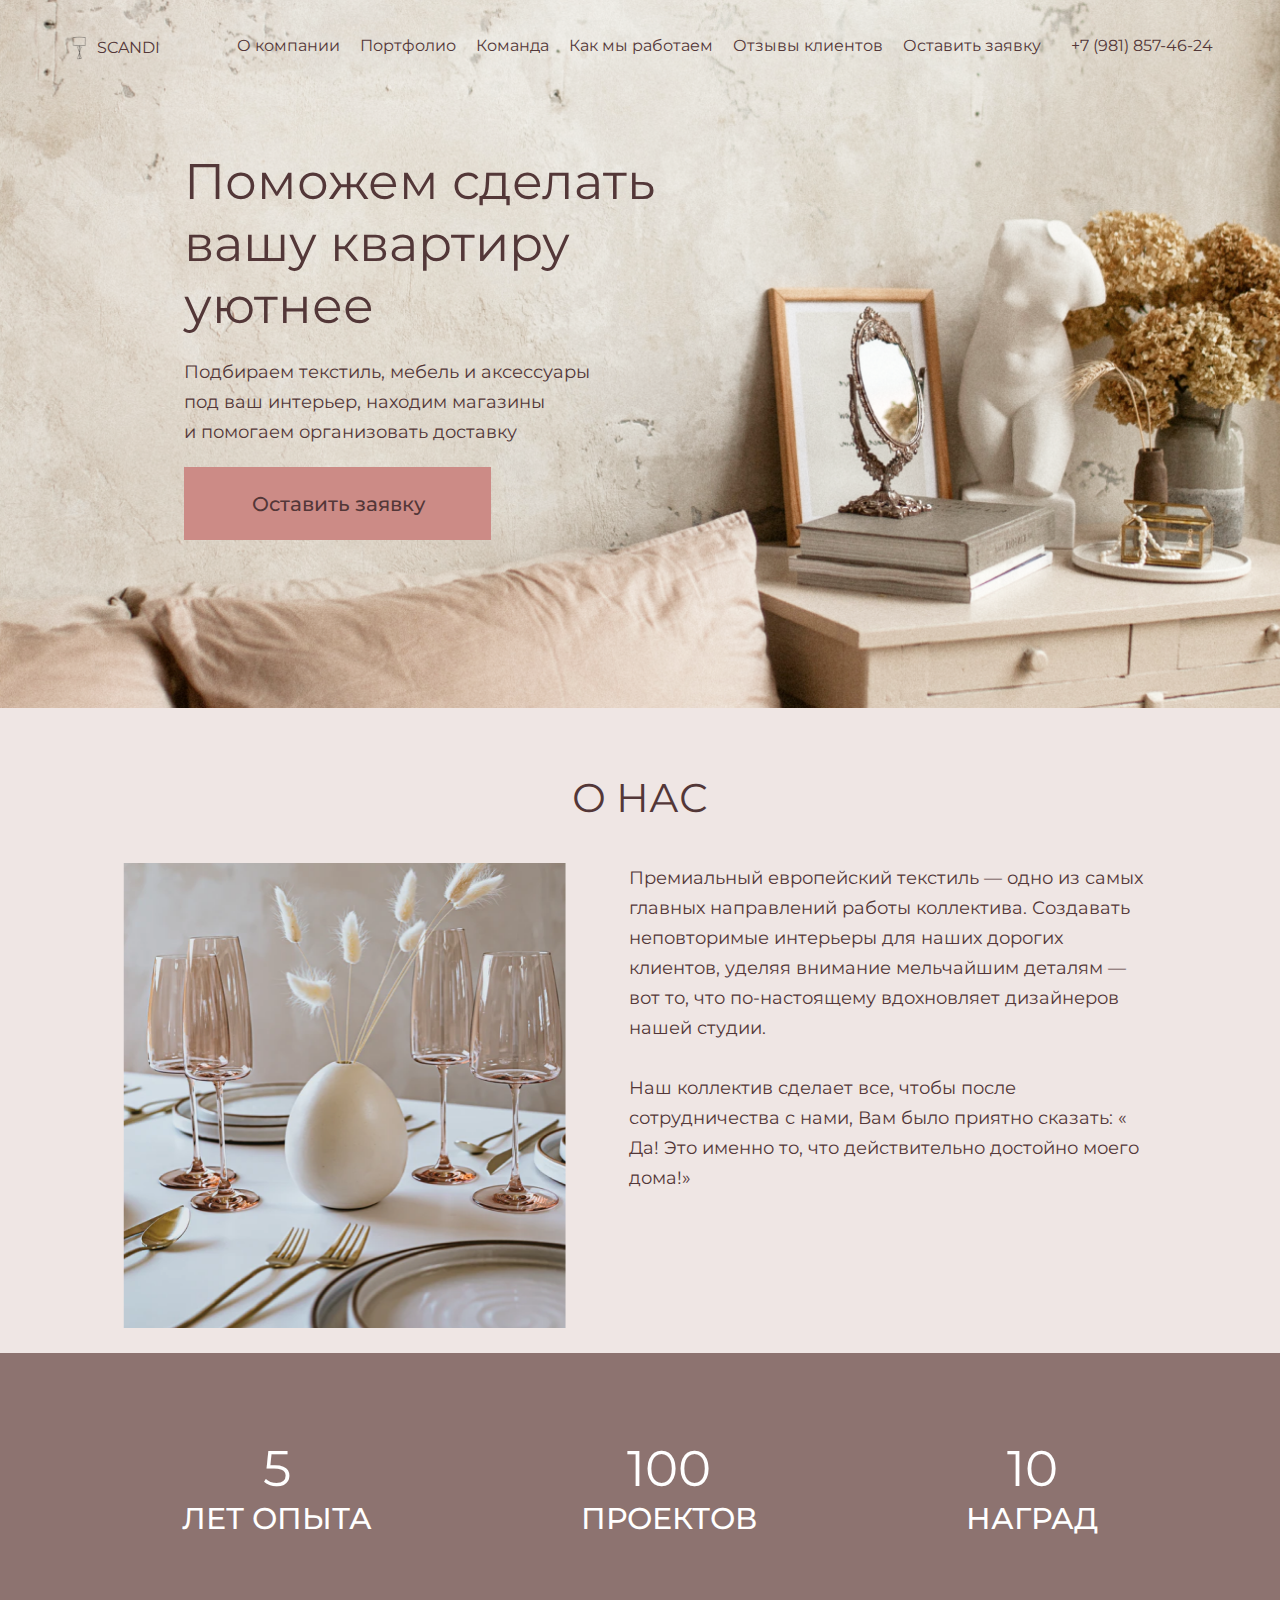
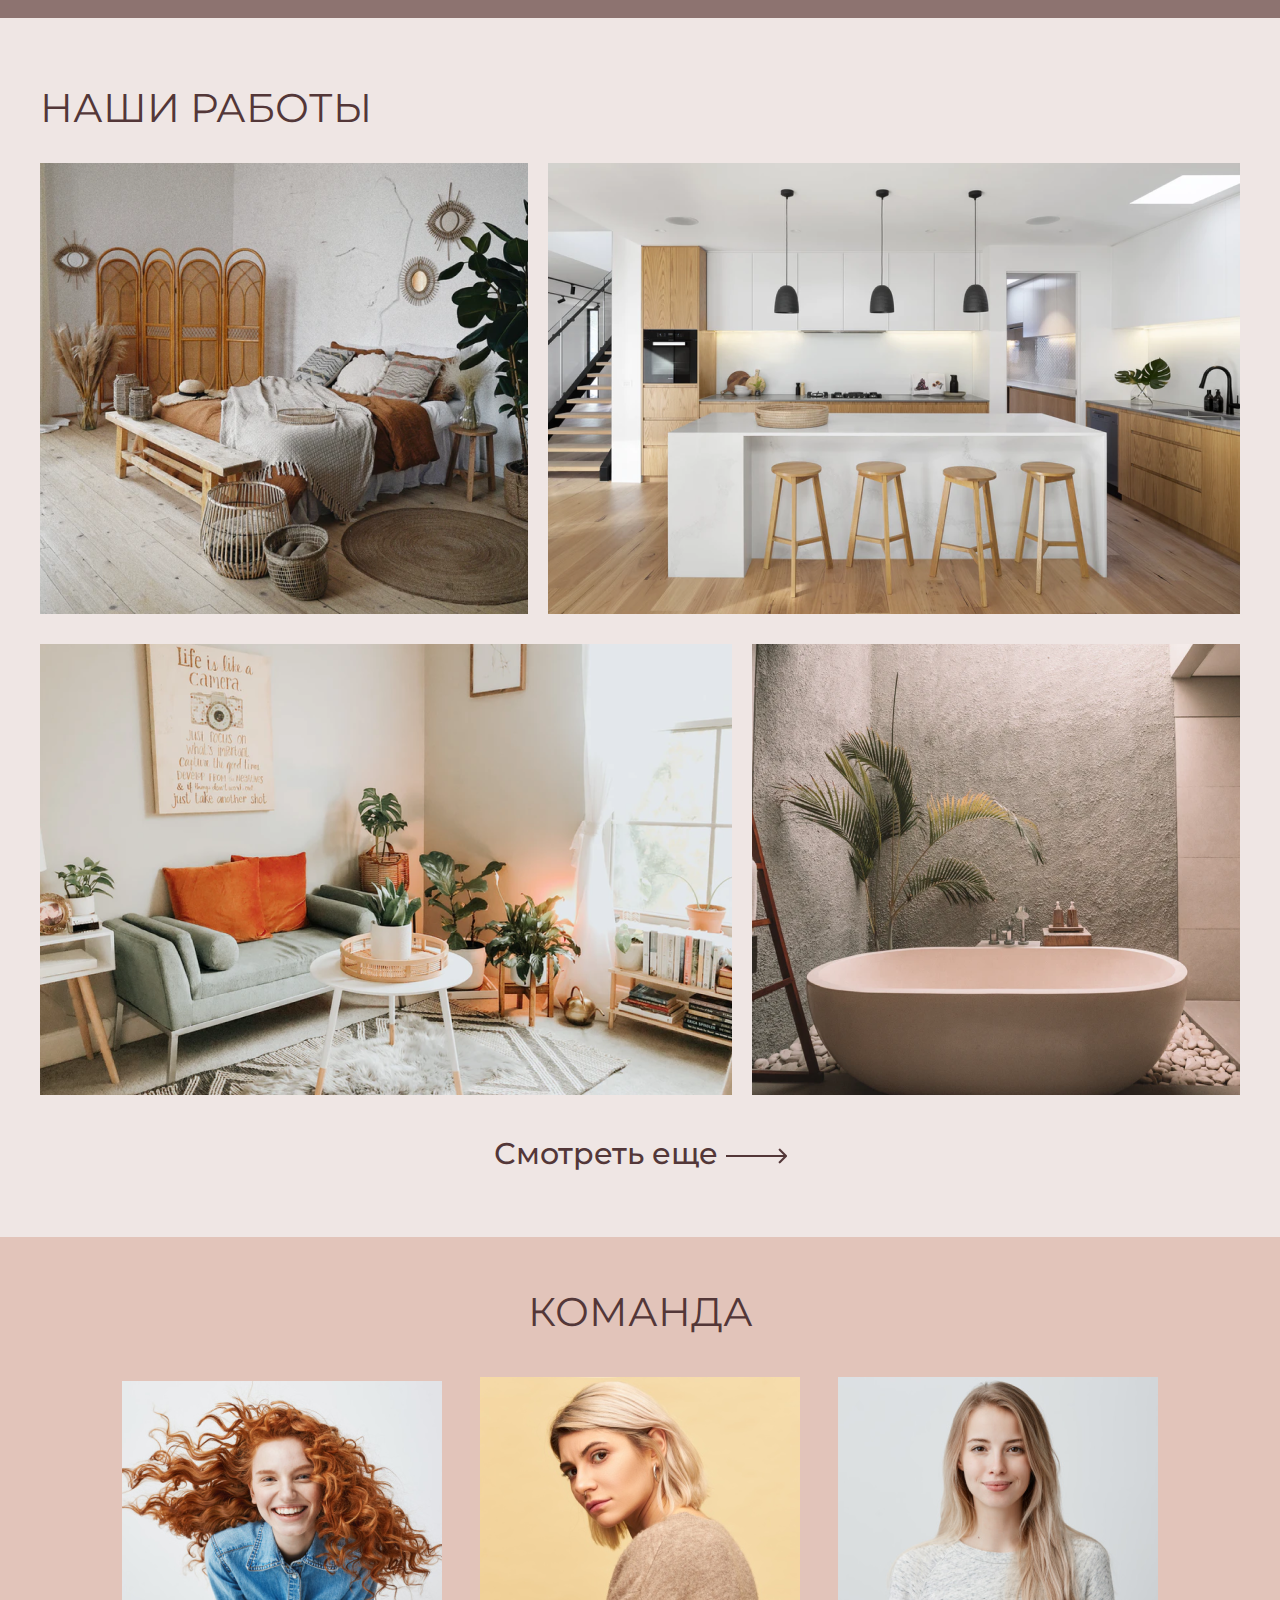
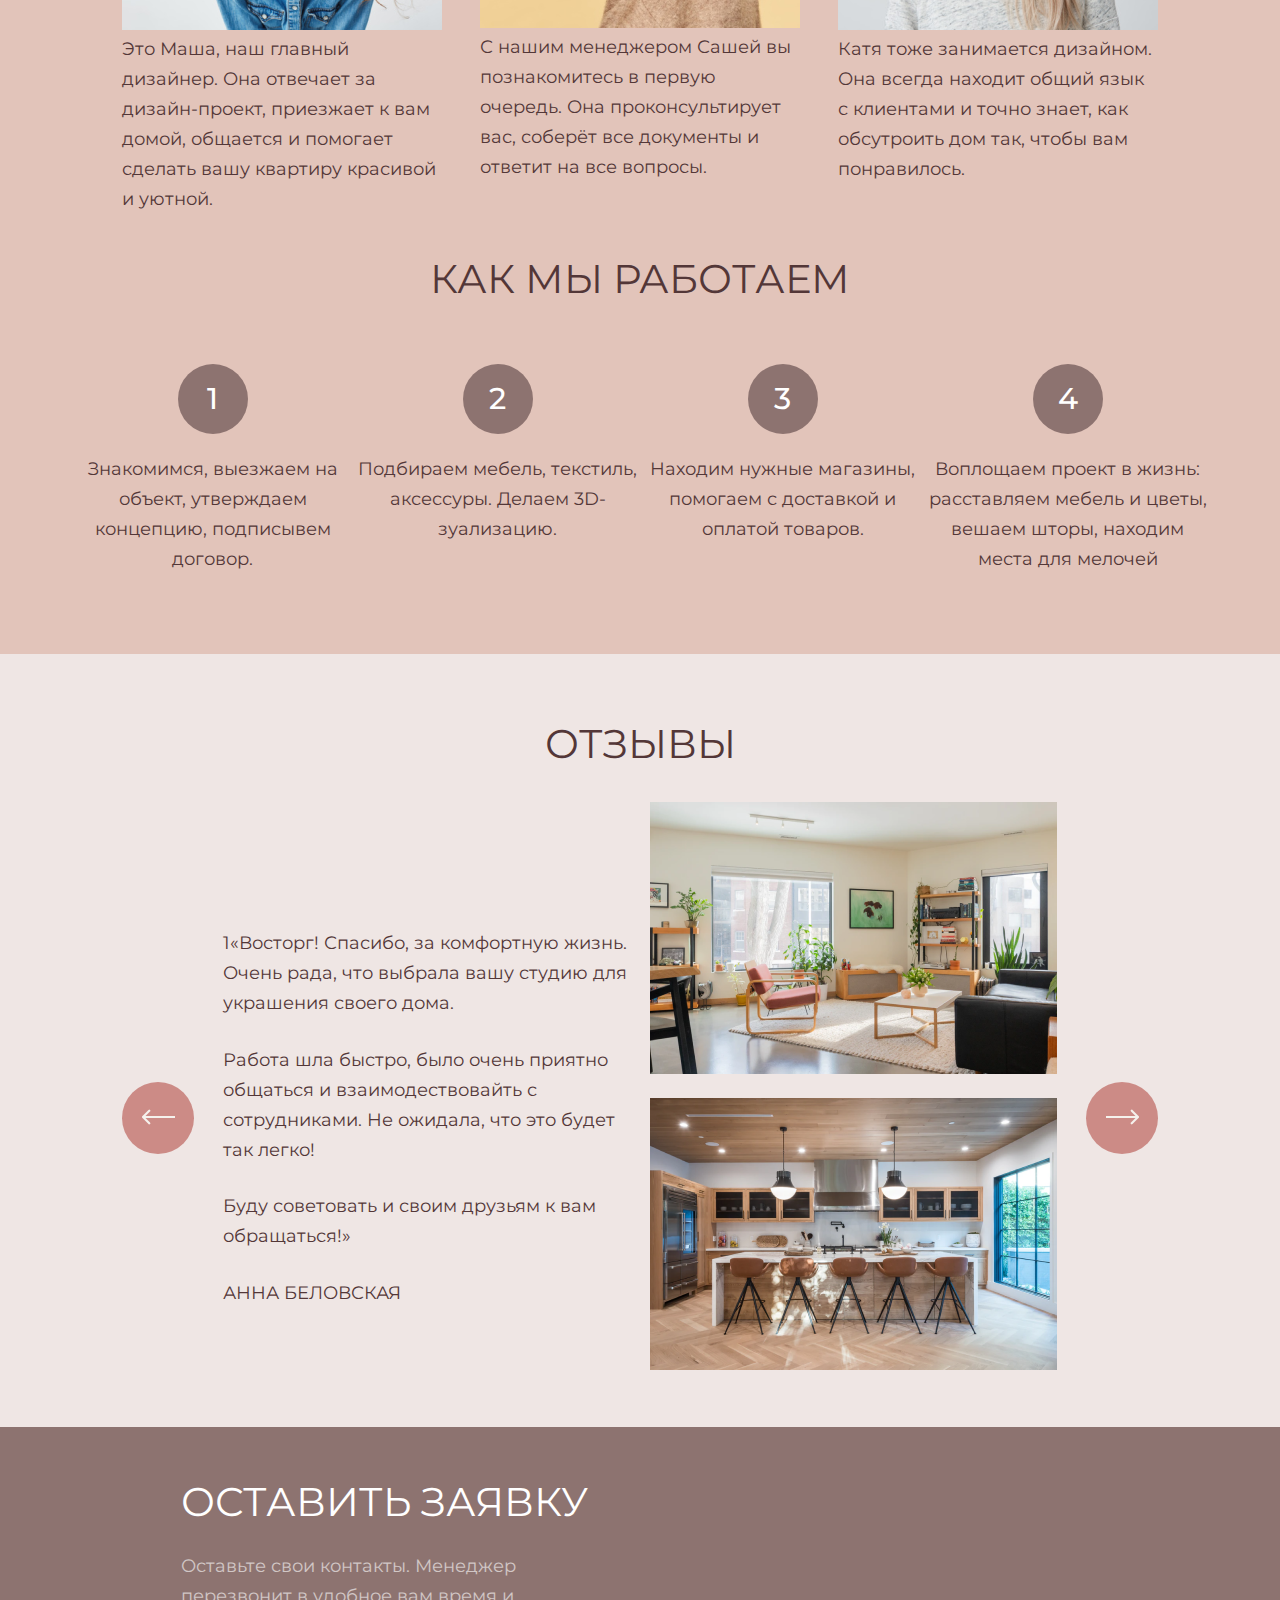
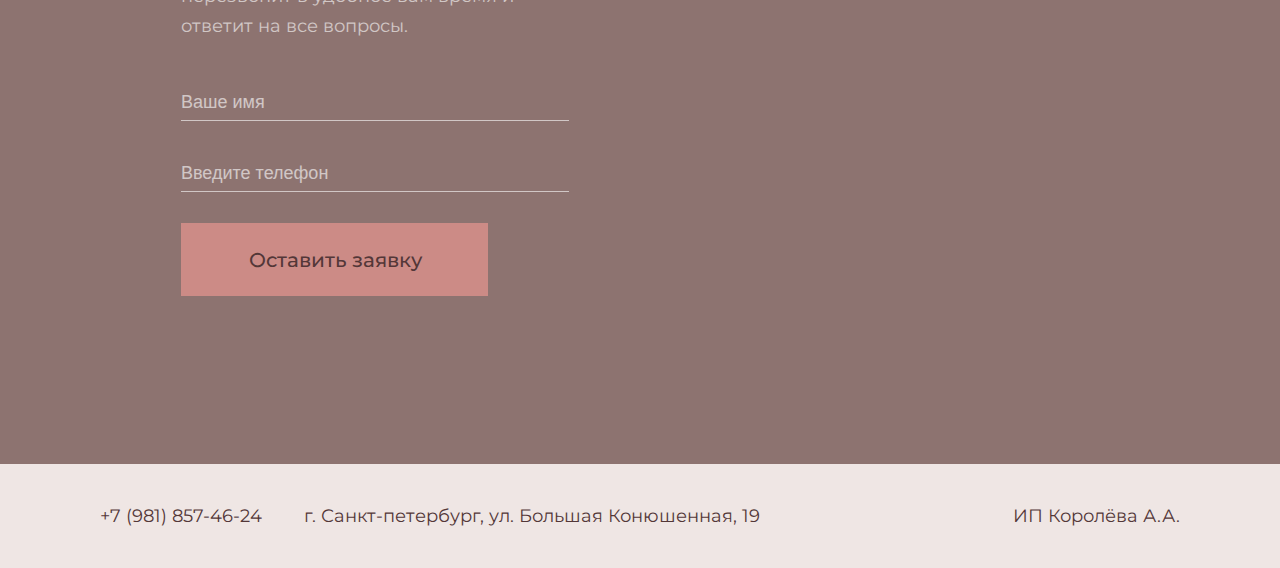
==== index.html @ ee5fecf8 "First commit" ====
<!DOCTYPE html>
<html lang="ru">

<head>
	<meta charset="UTF-8">
	<meta http-equiv="X-UA-Compatible" content="IE=edge">
	<meta name="viewport" content="width=device-width, initial-scale=1.0">
	<link rel="stylesheet" href="css/style.css">
	<link rel="stylesheet"
		href="https://fonts.googleapis.com/css?family=Montserrat:400,500,700Old+Standard+TT&display=swap&subset=cyrillic">
	<title>SCANDI-дизайн интерьера</title>
</head>

<body>

	<header>
		<div class="page-header">
			<div class="link-logo">
				<div class="logo">
					<img src="img/logo.svg" alt="Логотип">
				</div>
				<p><span>scandi</span></p>
			</div>
			<nav class="header-nav">
				<ul>
					<li><a href="#about-us">О компании</a></li>
					<li><a href="#our-work">Портфолио</a></li>
					<li><a href="#comand">Команда</a></li>
					<li><a href="#how-work">Как мы работаем</a></li>
					<li><a href="#reviews">Отзывы клиентов</a></li>
					<li><a href="#data-request">Оставить заявку</a></li>
				</ul>
			</nav>
			<a class="phone" href="tel:+79818574624">+7 (981) 857-46-24</a>
		</div>
		<div class="comfort">
			<h1>Поможем сделать вашу квартиру уютнее</h1>
			<p>Подбираем текстиль, мебель и аксессуары<br>
				под ваш интерьер, находим магазины<br>
				и помогаем организовать доставку </p>
			<a href="#data-request" class="submit"><span>Оставить заявку</span></a>
		</div>
	</header>

	<main>
		<section class="about-us" id="about-us">
			<h2>о нас</h2>
			<div class="about-us-box">
				<div class="about-us-img">
					<img src="img/about-us1.png" alt="О нас" width="444" height="465">
				</div>
				<div class="about-us-text">
					<p>Премиальный европейский текстиль — одно из самых главных направлений работы коллектива. Создавать
						неповторимые интерьеры для наших дорогих клиентов, уделяя внимание мельчайшим деталям — вот то, что
						по-настоящему вдохновляет дизайнеров нашей студии.
					</p>
					<p>
						Наш коллектив сделает все, чтобы после сотрудничества с нами, Вам было приятно сказать:
						« Да! Это именно то, что действительно достойно моего дома!»
					</p>
				</div>
			</div>
			<div class="footer-about-us">
				<ul>
					<li>
						<h1>5</h1><span>лет опыта</span>
					</li>
					<li>
						<h1>100</h1><span>проектов</span>
					</li>
					<li>
						<h1>10</h1><span>наград</span>
					</li>
				</ul>

			</div>
		</section>

		<section class="our-work" id="our-work">

			<div class="work-photo">
				<h2>наши работы</h2>
				<div class="photo1 photo">
					<div>
						<p>Квартира-студия
							30 кв.м.</p>
						<p>В квартире были светлые стены и тёплые цвета. Мы сконцентрировались
							на отсылках к природе и сделали ребятам уютный интерьер, отсылающий к виллам островов Бали.</p>
					</div>
				</div>
				<div class="photo2 photo">
					<div>
						<p>Квартира-студия
							30 кв.м.</p>
						<p>В квартире были светлые стены и тёплые цвета. Мы сконцентрировались
							на отсылках к природе и сделали ребятам уютный интерьер, отсылающий к виллам островов Бали.</p>
					</div>
				</div>
				<div class="photo3 photo">
					<div>
						<p>Квартира-студия
							30 кв.м.</p>
						<p>В квартире были светлые стены и тёплые цвета. Мы сконцентрировались
							на отсылках к природе и сделали ребятам уютный интерьер, отсылающий к виллам островов Бали.</p>
					</div>
				</div>
				<div class="photo4 photo">
					<div>
						<p>Квартира-студия
							30 кв.м.</p>
						<p>В квартире были светлые стены и тёплые цвета. Мы сконцентрировались
							на отсылках к природе и сделали ребятам уютный интерьер, отсылающий к виллам островов Бали.</p>
					</div>
				</div>
			</div>
			<p><a href="#">Смотреть еще <img src="img/Arrow3.png" alt="стрелка"></a></p>
		</section>

		<section class="comand" id="comand">
			<h2>Команда</h2>
			<div class="comand-photo">
				<figure>
					<img src="img/Masha2.png" alt="Фото Маши">
					<figcaption>
						Это Маша, наш главный дизайнер. Она отвечает за дизайн-проект, приезжает к вам домой, общается
						и помогает сделать вашу квартиру красивой и уютной.
					</figcaption>
				</figure>
				<figure>
					<img src="img/Sasha.png" alt="Фото Саши">
					<figcaption>С нашим менеджером Сашей вы познакомитесь в первую очередь. Она проконсультирует вас, соберёт
						все документы
						и ответит на все вопросы.
					</figcaption>
				</figure>
				<figure>
					<img src="img/Kate.png" alt="Фото кати">
					<figcaption>
						Катя тоже занимается дизайном.
						Она всегда находит общий язык
						с клиентами и точно знает,
						как обсутроить дом так, чтобы вам понравилось.
					</figcaption>
				</figure>
			</div>
		</section>

		<section class="how-work" id="how-work">
			<h2>как мы работаем</h2>
			<ul>
				<li><span>1</span>
					<p>Знакомимся, выезжаем
						на объект, утверждаем концепцию, подписывем договор.</p>
				</li>
				<li><span>2</span>
					<p>Подбираем мебель, текстиль, аксессуры. Делаем 3D-
						зуализацию.</p>
				</li>
				<li><span>3</span>
					<p>Находим нужные магазины, помогаем с доставкой
						и оплатой товаров.</p>
				</li>
				<li><span>4</span>
					<p>Воплощаем проект в жизнь:
						расставляем мебель и цветы, вешаем шторы, находим места для мелочей</p>
				</li>
			</ul>
		</section>

		<section class="reviews" id="reviews">
			<h2>отзывы</h2>
			<div class="carousel-wrapper">
				<span id="item-1"></span>
				<span id="item-2"></span>
				<span id="item-3"></span>
				<div class="reviews-content carousel-item item-1">
					<a class="arrow arrow-prev" href="#item-3"><img src="img/Arrow_left.png" alt="Стрелка влево"></a>
					<div class="text">
						<p>
							1«Восторг! Спасибо, за комфортную жизнь. Очень рада, что выбрала вашу студию для украшения своего
							дома.
						</p>
						<p>
							Работа шла быстро, было очень приятно общаться и взаимодествовайть
							с сотрудниками. Не ожидала, что это будет так легко!
						</p>
						<p>
							Буду советовать и своим друзьям к вам обращаться!»
						</p>
						<p><span>АННА БЕЛОВСКАЯ</span></p>
					</div>
					<div class="reviews-photo">
						<img src="img/reviews1.png" alt="Фото отзыва">
						<img src="img/reviews2.png" alt="Фото отзыва">
					</div>

					<a class="arrow arrow-next" href="#item-2"><img src="img/Arrow_right.png" alt="Стрелка вправо"></a>

				</div>
				<div class="reviews-content carousel-item item-2">

					<a class="arrow arrow-prev" href="#item-1"><img src="img/Arrow_left.png" alt="Стрелка влево"></a>

					<div class="text">
						<p>
							2«Восторг! Спасибо, за комфортную жизнь. Очень рада, что выбрала вашу студию для украшения своего
							дома.
						</p>
						<p>
							Работа шла быстро, было очень приятно общаться и взаимодествовайть
							с сотрудниками. Не ожидала, что это будет так легко!
						</p>
						<p>
							Буду советовать и своим друзьям к вам обращаться!»
						</p>
						<p><span>АННА БЕЛОВСКАЯ</span></p>
					</div>
					<div class="reviews-photo">
						<img src="img/reviews1.png" alt="Фото отзыва">
						<img src="img/reviews2.png" alt="Фото отзыва">
					</div>

					<a class="arrow arrow-next" href="#item-3"><img src="img/Arrow_right.png" alt="Стрелка вправо"></a>

				</div>
				<div class="reviews-content carousel-item item-3">

					<a class="arrow arrow-prev" href="#item-2"><img src="img/Arrow_left.png" alt="Стрелка влево"></a>

					<div class="text">
						<p>
							3«Восторг! Спасибо, за комфортную жизнь. Очень рада, что выбрала вашу студию для украшения своего
							дома.
						</p>
						<p>
							Работа шла быстро, было очень приятно общаться и взаимодествовайть
							с сотрудниками. Не ожидала, что это будет так легко!
						</p>
						<p>
							Буду советовать и своим друзьям к вам обращаться!»
						</p>
						<p><span>АННА БЕЛОВСКАЯ</span></p>
					</div>
					<div class="reviews-photo">
						<img src="img/reviews1.png" alt="Фото отзыва">
						<img src="img/reviews2.png" alt="Фото отзыва">
					</div>

					<a class="arrow arrow-next" href="#item-1"><img src="img/Arrow_right.png" alt="Стрелка вправо"></a>

				</div>
			</div>
		</section>

		<section class="request">
			<form id="data-request">
				<h2>Оставить заявку</h2>
				<p>Оставьте свои контакты. Менеджер перезвонит
					в удобное вам время и ответит на все вопросы.
				</p>
				<p><input type="text" name="mame" placeholder="Ваше имя" required></p>
				<p><input type="tel" name="tel" placeholder="Введите телефон" required></p>
				<button type="submit" class="submit"><span>Оставить заявку</span></button>
			</form>
			<div class="map">
				<iframe
					src="https://www.google.com/maps/embed?pb=!1m18!1m12!1m3!1d1998.6194872569674!2d30.32110961594449!3d59.93845598187608!2m3!1f0!2f0!3f0!3m2!1i1024!2i768!4f13.1!3m3!1m2!1s0x4696310fb661d55f%3A0xd0cc7f055debe430!2z0JHQvtC70YzRiNCw0Y8g0JrQvtC90Y7RiNC10L3QvdCw0Y8g0YPQuy4sINCh0LDQvdC60YIt0J_QtdGC0LXRgNCx0YPRgNCzLCDQoNC-0YHRgdC40Y8sIDE5MTE4Ng!5e0!3m2!1sru!2sby!4v1615999029846!5m2!1sru!2sby"
					style="border:0;" allowfullscreen="" loading="lazy"></iframe>
			</div>
		</section>
	</main>

	<footer>
		<a href="tel:+79818574624">+7 (981) 857-46-24</a>
		<p>г. Санкт-петербург, ул. Большая Конюшенная, 19</p>
		<p>ИП Королёва А.А.</p>
	</footer>
</body>

</html>
---- css/style.css ----
* {
	margin: 0;
	padding: 0;
}
body {
	font-family: "Montserrat", sans-serif;
	display: -webkit-box;
	display: -ms-flexbox;
	display: flex;
	-webkit-box-orient: vertical;
	-webkit-box-direction: normal;
	-ms-flex-direction: column;
	flex-direction: column;
	margin: 0;
	color: #533738;
}
header {
	margin: 0;
	background: url("../img/background1.png") no-repeat;
	background-size: cover;
}
a {
	text-decoration: none;
	color: #533738;
}
.page-header {
	display: -webkit-box;
	display: -ms-flexbox;
	display: flex;
	-ms-flex-pack: distribute;
	justify-content: space-around;
	-ms-flex-wrap: wrap;
	flex-wrap: wrap;
	margin-top: 36px;
}
.page-header span {
	text-transform: uppercase;
}
.link-logo {
	margin-right: auto;
	margin-left: auto;
}
.link-logo .logo {
	display: inline-block;
	width: 26px;
	height: 25px;
}
.link-logo p {
	display: inline-block;
}
.link-logo img {
	vertical-align: middle;
	width: 100%;
	height: 100%;
}

.header-nav ul {
	list-style: none;
	display: -webkit-box;
	display: -ms-flexbox;
	display: flex;
}
.header-nav ul li {
	margin: 0 10px;
}

.phone {
	margin-right: auto;
	margin-left: 20px;
}
.comfort {
	margin-top: 90px;
	margin-left: 184px;
	width: 534px;
}
.comfort h1 {
	font-weight: 400;
	font-size: 50px;
	line-height: 62px;
}
.comfort p {
	width: 493px;
	margin-top: 20px;
	line-height: 30px;
	font-size: 18px;
}
.submit {
	margin-top: 20px;
	background-color: #cc8b86;
	border: none;
	padding: 25px 65.88px 24px 67.91px;
	margin-bottom: 168px;
	display: inline-block;
}
.submit span {
	font-family: "Montserrat", sans-serif;
	font-style: normal;
	font-weight: 500;
	color: #533738;
	line-height: 24px;
	font-size: 20px;
}
.comfort button:hover {
	cursor: pointer;
}
h2 {
	font-weight: normal;
	font-size: 40px;
	line-height: 50px;
	text-transform: uppercase;
	color: #533738;
}
main {
	display: -webkit-box;
	display: -ms-flexbox;
	display: flex;
	-webkit-box-orient: vertical;
	-webkit-box-direction: normal;
	-ms-flex-direction: column;
	flex-direction: column;
}
.about-us {
	background-color: #efe6e4;
	display: -webkit-box;
	display: -ms-flexbox;
	display: flex;
	align-items: center;
	-webkit-box-orient: vertical;
	-webkit-box-direction: normal;
	-ms-flex-direction: column;
	flex-direction: column;
}
.about-us h2 {
	text-align: center;
	margin-top: 65px;
}
.about-us-box {
	display: -webkit-box;
	display: -ms-flexbox;
	display: flex;
	margin-top: 40px;
	margin-bottom: 21px;
	max-width: 1036px;
}

.about-us-text {
	margin-left: 63.46px;
	font-weight: 400;
	font-size: 18px;
	line-height: 30px;
}
.about-us-text p:first-child {
	margin-bottom: 30px;
}
.footer-about-us {
	background-color: #8d7370;
	color: #ffffff;
	align-self: stretch;
}
.footer-about-us h1 {
	font-weight: normal;
	font-size: 50px;
	line-height: 62px;
	font-style: normal;
}
.footer-about-us ul {
	display: -webkit-box;
	display: -ms-flexbox;
	display: flex;
	list-style: none;
	-webkit-box-pack: justify;
	-ms-flex-pack: justify;
	justify-content: space-between;
	margin-left: 182px;
	margin-right: 182px;
}
.footer-about-us span {
	font-weight: 500;
	font-size: 30px;
	line-height: 37px;
	text-transform: uppercase;
}
.footer-about-us ul li {
	text-align: center;
	margin-top: 85px;
	margin-bottom: 81px;
}
.our-work {
	background: #efe6e4;
	display: flex;
	flex-direction: column;
	align-items: center;
}
.our-work h2 {
	margin-top: 65px;
}
.work-photo {
	display: -ms-grid;
	display: grid;
	grid: repeat(3, auto) / repeat(5, auto);
	grid-gap: 30px 20px;
	-webkit-box-pack: start;
	-ms-flex-pack: start;
	justify-content: start;

	text-align: center;
}
.photo {
	background-size: cover;
	color: #ffffff;
}
.photo div {
	margin-top: 0;
	opacity: 0;
	background-color: rgba(100, 72, 69, 0.8);
	height: 100%;
}
.photo div:hover {
	opacity: 1;
}
.photo p:first-child {
	font-weight: 500;
	font-size: 30px;
	line-height: 36.57px;
	margin: 0 109px 0;
	padding-top: 86px;
}
.photo p:last-child {
	line-height: 30px;
	font-size: 18px;
	text-align: left;
	margin-top: 20px;
	margin-left: 35px;
	margin-right: 35px;
}
.work-photo .photo1 {
	-ms-grid-row: 2;
	grid-row: 2;
	-ms-grid-row-span: 1;
	-ms-grid-column: 1;
	grid-column: 1;
	-ms-grid-column-span: 2;
	grid-area: 2 / 1 / span 1 / span 2;
	background-image: url(../img/work1.png);
	max-width: 488px;
	height: 451px;
}
.work-photo .photo2 {
	-ms-grid-row: 2;
	grid-row: 2;
	-ms-grid-row-span: 1;
	-ms-grid-column: 3;
	grid-column: 3;
	-ms-grid-column-span: 3;
	grid-area: 2 / 3 / span 1 / span 3;
	background-image: url(../img/work2.png);
	max-width: 692px;
}
.work-photo .photo3 {
	-ms-grid-row: 3;
	grid-row: 3;
	-ms-grid-row-span: 1;
	-ms-grid-column: 1;
	grid-column: 1;
	-ms-grid-column-span: 3;
	grid-area: 3 / 1 / span 1 / span 3;
	background-image: url(../img/work3.png);
	max-width: 692px;
	height: 451px;
}
.work-photo .photo4 {
	-ms-grid-row: 3;
	grid-row: 3;
	-ms-grid-row-span: 1;
	-ms-grid-column: 4;
	grid-column: 4;
	-ms-grid-column-span: 2;
	grid-area: 3 / 4 / span 1 / span 2;
	background-image: url(../img/work4.png);
	max-width: 488px;
}
.our-work p {
	margin-top: 40px;
	text-align: center;
	font-weight: 500;
	font-size: 30px;
	line-height: 37px;
	margin-bottom: 65px;
}
.comand {
	background-color: #e2c4ba;
}
.comand h2 {
	text-align: center;
	margin-top: 50px;
	margin-bottom: 40px;
}
.comand-photo {
	display: -webkit-box;
	display: -ms-flexbox;
	display: flex;
	-webkit-box-pack: center;
	-ms-flex-pack: center;
	justify-content: center;
}
.comand-photo figure {
	max-width: 320px;
}
.comand-photo figure:nth-child(2) {
	margin-left: 38px;
	margin-right: 38px;
}
.comand-photo figcaption {
	font-size: 18px;
	line-height: 30px;
}
.how-work {
	background-color: #e2c4ba;
}
.how-work h2 {
	margin-top: 40px;
	margin-bottom: 60px;
	text-align: center;
}
.how-work ul {
	display: -webkit-box;
	display: -ms-flexbox;
	display: flex;
	list-style: none;
	text-align: center;
	-webkit-box-pack: center;
	-ms-flex-pack: center;
	justify-content: center;
	margin-bottom: 80px;
}
.how-work ul span {
	display: inline-block;
	color: #ffffff;
	font-weight: 500;
	font-size: 30px;
	line-height: 70px;
	background-color: #8d7370;
	border-radius: 50%;
	width: 70px;
	height: 70px;
	margin-bottom: 20px;
}
.how-work p {
	max-width: 285px;
	font-size: 18px;
	line-height: 30px;
	color: #533738;
}
.reviews {
	background-color: #efe6e4;
}
.reviews h2 {
	text-align: center;
	margin-top: 65px;
}
.reviews-content {
	display: -webkit-box;
	display: -ms-flexbox;
	display: flex;
	margin-top: 40px;
	-webkit-box-pack: center;
	-ms-flex-pack: center;
	justify-content: center;
	-webkit-box-align: center;
	-ms-flex-align: center;
	align-items: center;
}
.reviews-content .text {
	max-width: 407px;
	min-height: 380px;
	display: -webkit-box;
	display: -ms-flexbox;
	display: flex;
	-webkit-box-orient: vertical;
	-webkit-box-direction: normal;
	-ms-flex-direction: column;
	flex-direction: column;
	-webkit-box-pack: justify;
	-ms-flex-pack: justify;
	justify-content: space-between;
	font-size: 18px;
	line-height: 30px;
	margin-right: 20px;
}
.reviews-content .reviews-photo {
	display: -webkit-box;
	display: -ms-flexbox;
	display: flex;
	-webkit-box-orient: vertical;
	-webkit-box-direction: normal;
	-ms-flex-direction: column;
	flex-direction: column;
	margin-bottom: 65px;
}
.reviews-content .reviews-photo img:first-child {
	margin-bottom: 24px;
}
.arrow {
	display: inline-block;
	width: 72px;
	height: 72px;
	background-color: #cc8b86;
	border-radius: 50%;
	text-align: center;
	line-height: 76px;
	margin: 29px;
}
.carousel-wrapper {
	position: relative;
	min-height: 658px;
}
.carousel-item {
	position: absolute;
	top: 0;
	bottom: 0;
	left: 0;
	right: 0;
	opacity: 0;
	-webkit-transition: all 0.5s ease-in-out;
	-o-transition: all 0.5s ease-in-out;
	transition: all 0.5s ease-in-out;
}

[id^="item"] {
	display: none;
}

.item-1 {
	z-index: 2;
	opacity: 1;
}
*:target ~ .item-1 {
	opacity: 0;
}

#item-1:target ~ .item-1 {
	opacity: 1;
}

#item-2:target ~ .item-2,
#item-3:target ~ .item-3 {
	z-index: 3;
	opacity: 1;
}
.request {
	background: #8d7370;
	display: -webkit-box;
	display: -ms-flexbox;
	display: flex;
	padding-left: 181px;
	padding-right: 101px;
}
.request h2 {
	color: #ffffff;
	margin-top: 50px;
	font-style: normal;
	font-weight: normal;
	font-size: 40px;
	line-height: 50px;
	text-transform: uppercase;
}
.request p {
	color: #ffffff;
	font-size: 18px;
	line-height: 30px;
	opacity: 0.6;
	margin-top: 24px;
	margin-right: 20px;
}
.request input {
	display: inline-block;
	height: 35px;
	border: none;
	border-bottom: 1px solid #ffffff;
	width: 100%;
	background: #8d7370;
	color: #ffffff;
	outline: none;
	font-size: 18px;
	line-height: 30px;
}
.request input::-webkit-input-placeholder {
	color: #ffffff;
	font-size: 18px;
}
.request input:-ms-input-placeholder {
	color: #ffffff;
	font-size: 18px;
}
.request input::-ms-input-placeholder {
	color: #ffffff;
	font-size: 18px;
}
.request input::placeholder {
	color: #ffffff;
	font-size: 18px;
}
.request form p:nth-child(3) {
	margin-top: 44px;
	margin-bottom: 35px;
}
.request form button {
	margin-top: 31px;
}
.map iframe {
	width: 590px;
	height: 100%;
}
footer {
	display: -webkit-box;
	display: -ms-flexbox;
	display: flex;
	background-color: #efe6e4;
	padding: 37px 100px;
	font-size: 18px;
	line-height: 30px;
}
footer p:last-child {
	margin-left: auto;
}
footer p:nth-child(2) {
	margin-left: 42px;
}
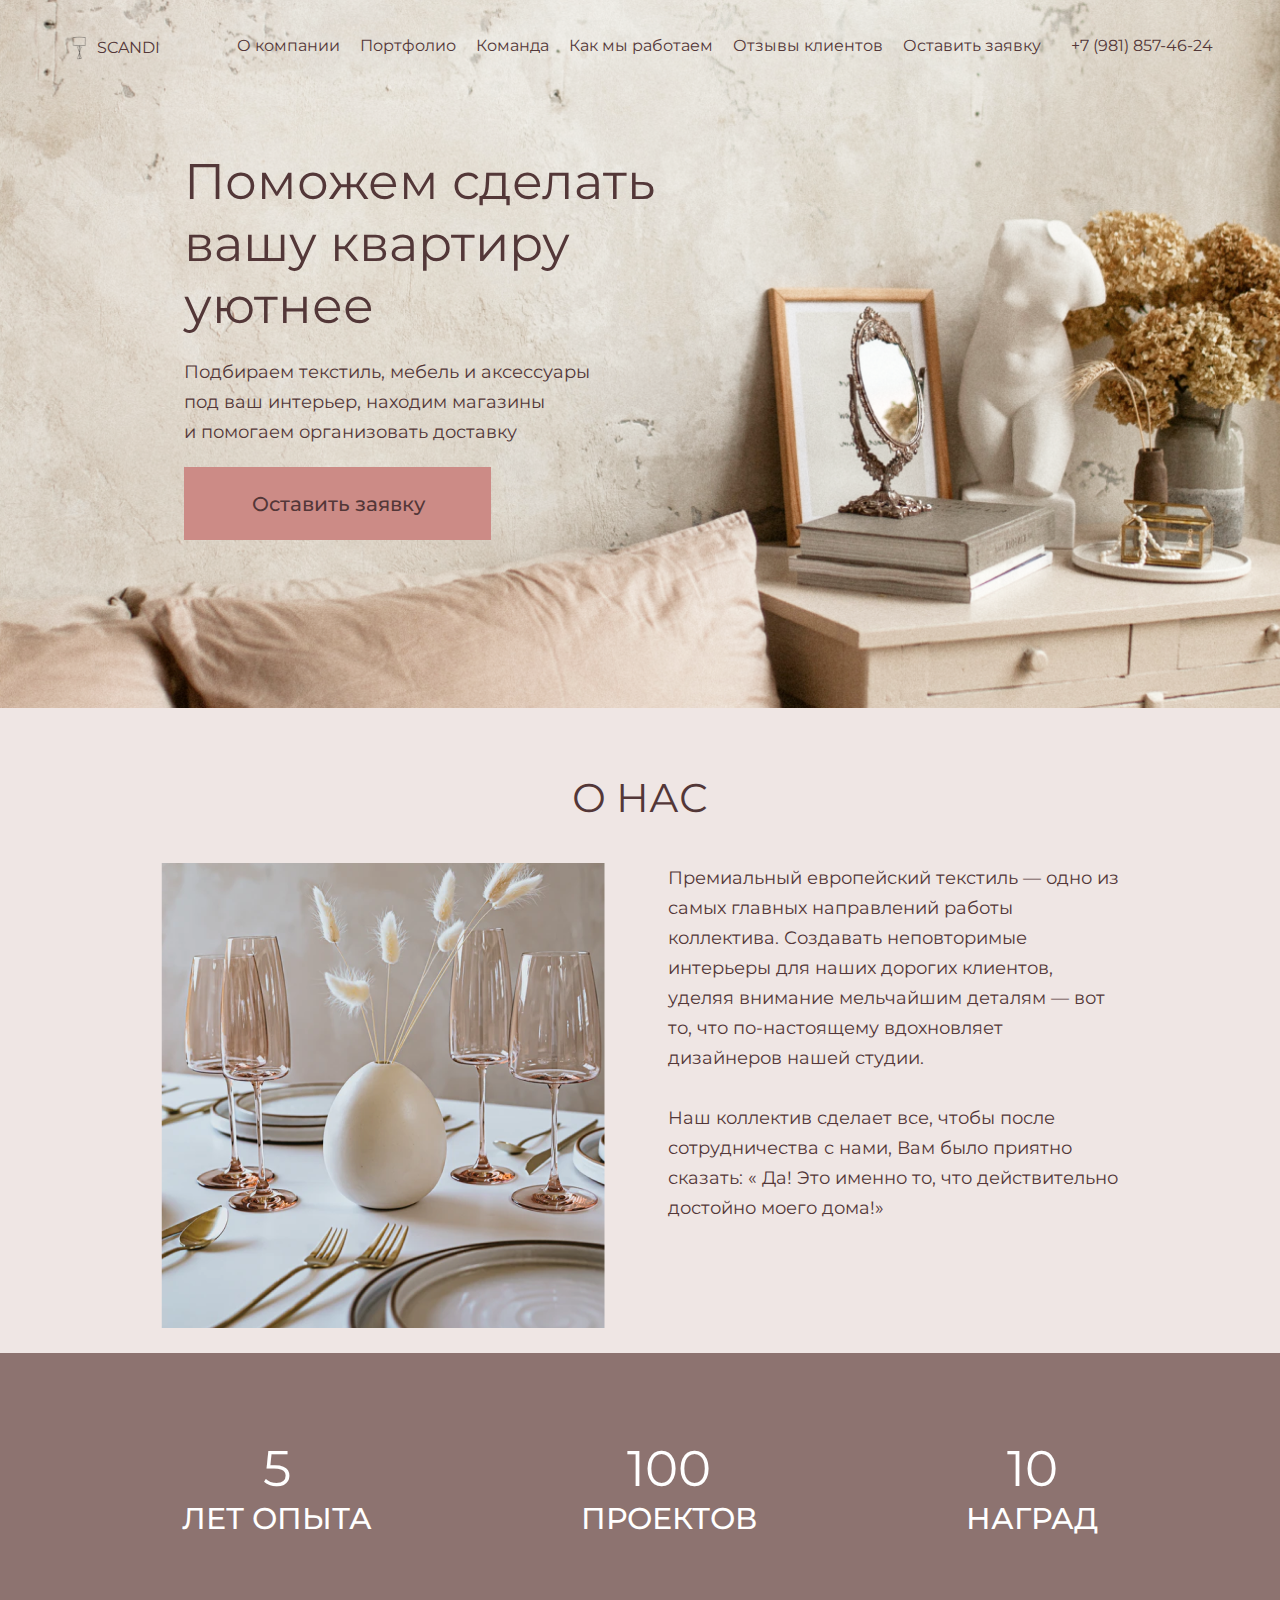
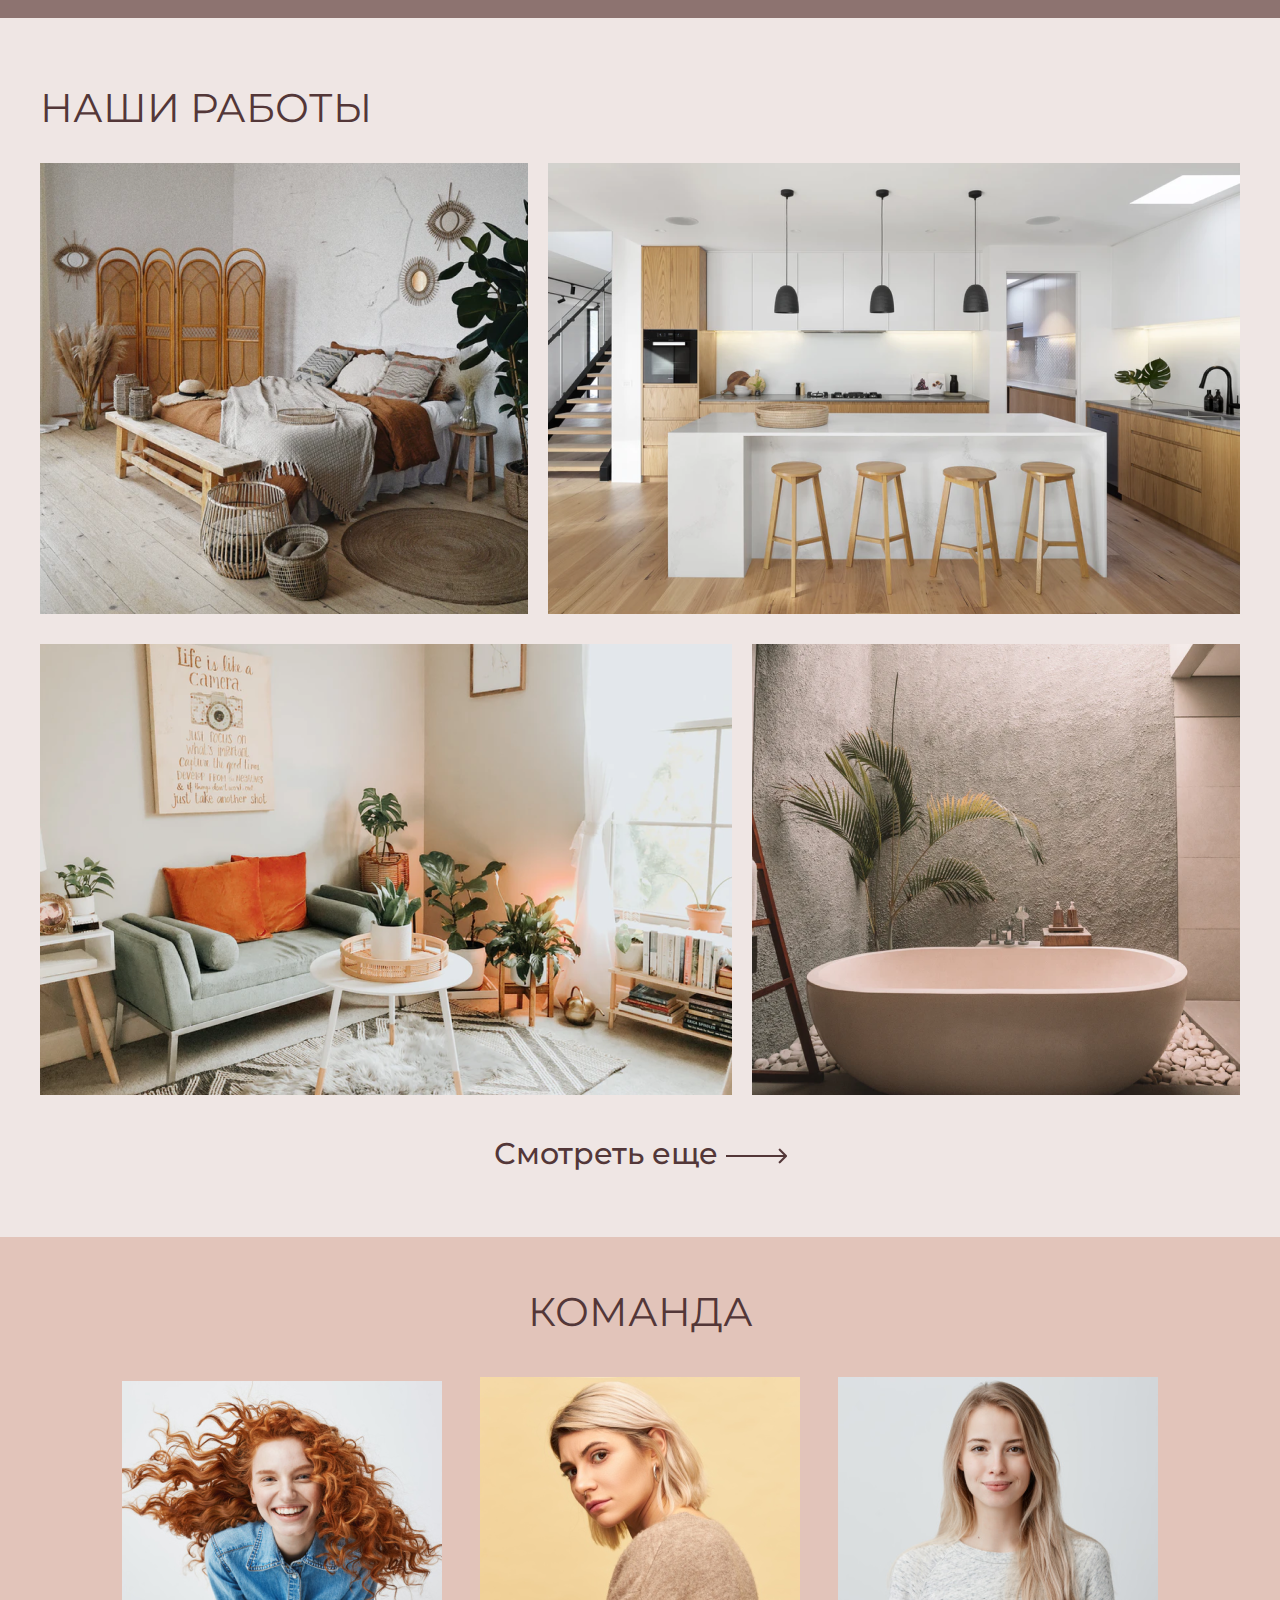
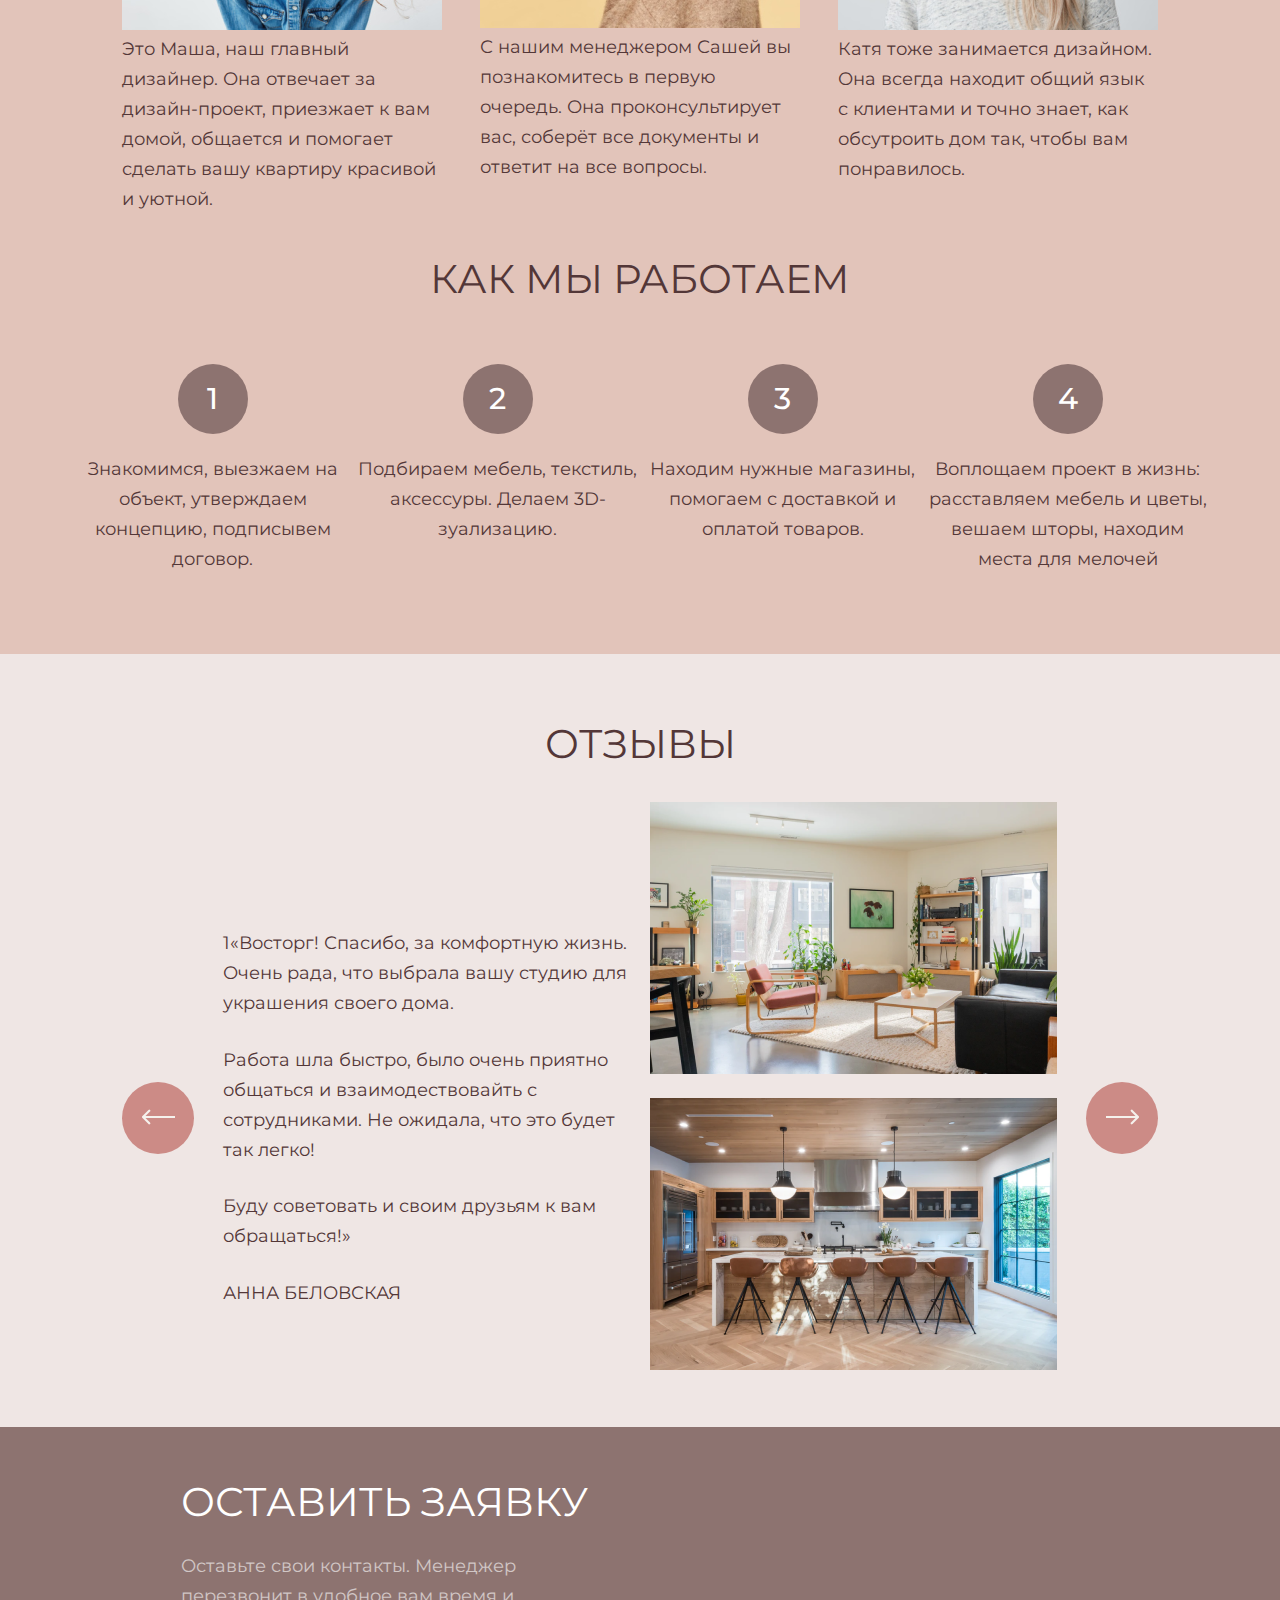
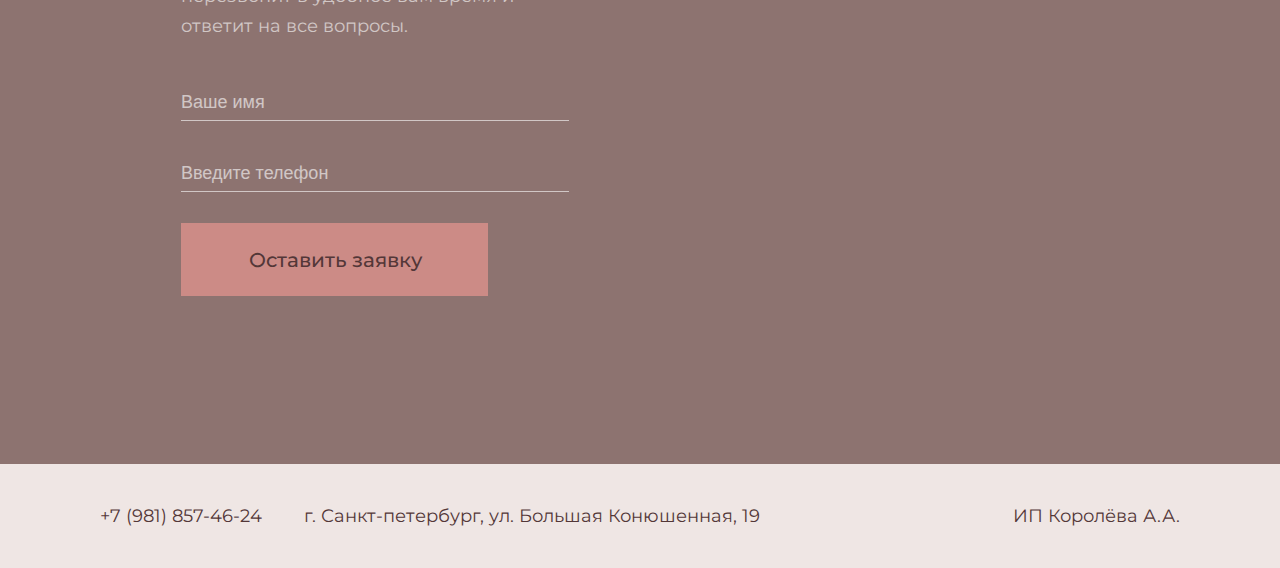
==== commit 11468448: "adaptive change1" ====
--- a/index.html
+++ b/index.html
@@ -47,7 +47,7 @@
 			<h2>о нас</h2>
 			<div class="about-us-box">
 				<div class="about-us-img">
-					<img src="img/about-us1.png" alt="О нас" width="444" height="465">
+					<img src="img/about-us1.png" alt="О нас">
 				</div>
 				<div class="about-us-text">
 					<p>Премиальный европейский текстиль — одно из самых главных направлений работы коллектива. Создавать
--- a/css/style.css
+++ b/css/style.css
@@ -130,6 +130,13 @@
 	-ms-flex-direction: column;
 	flex-direction: column;
 }
+.about-us-img {
+	width: 50%;
+	max-width: 445px;
+}
+.about-us-img img {
+	width: 100%;
+}
 .about-us h2 {
 	text-align: center;
 	margin-top: 65px;
@@ -140,7 +147,7 @@
 	display: flex;
 	margin-top: 40px;
 	margin-bottom: 21px;
-	max-width: 1036px;
+	width: 75%;
 }
 
 .about-us-text {
@@ -148,6 +155,7 @@
 	font-weight: 400;
 	font-size: 18px;
 	line-height: 30px;
+	width: 50%;
 }
 .about-us-text p:first-child {
 	margin-bottom: 30px;
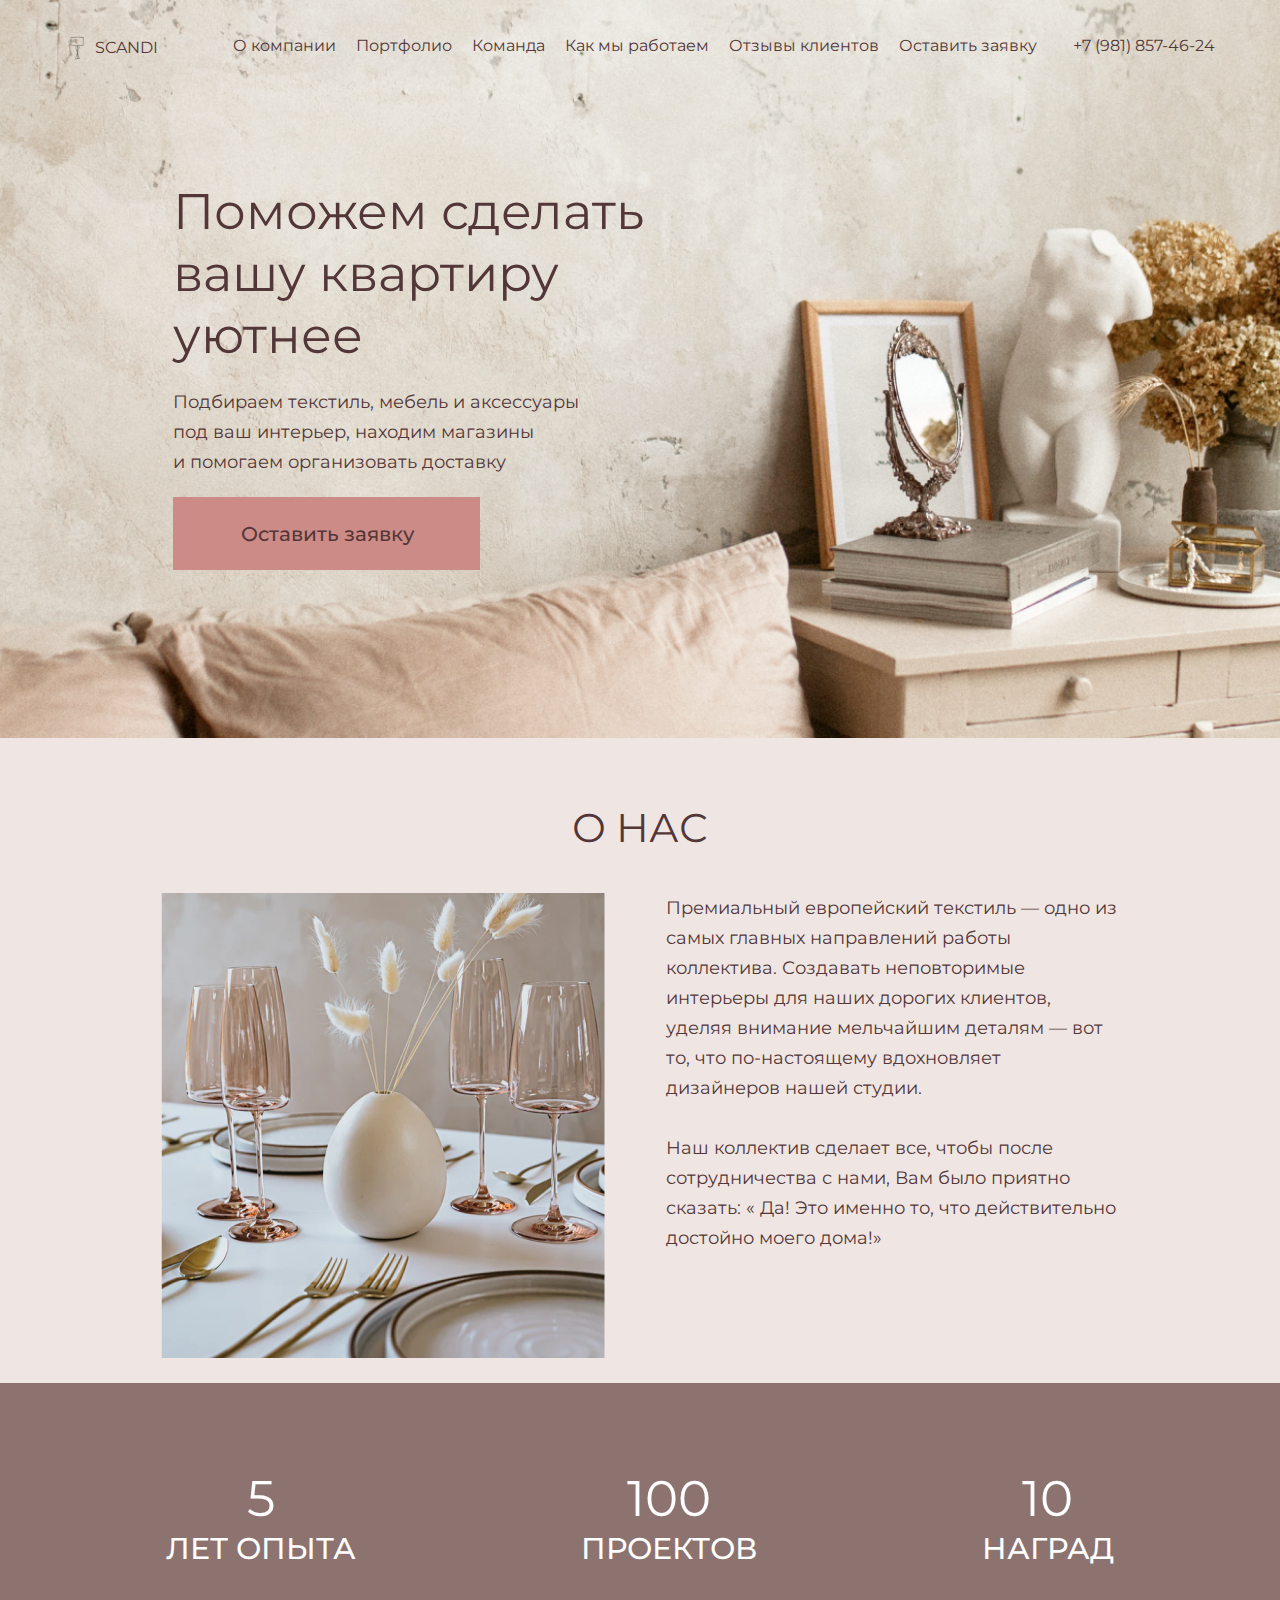
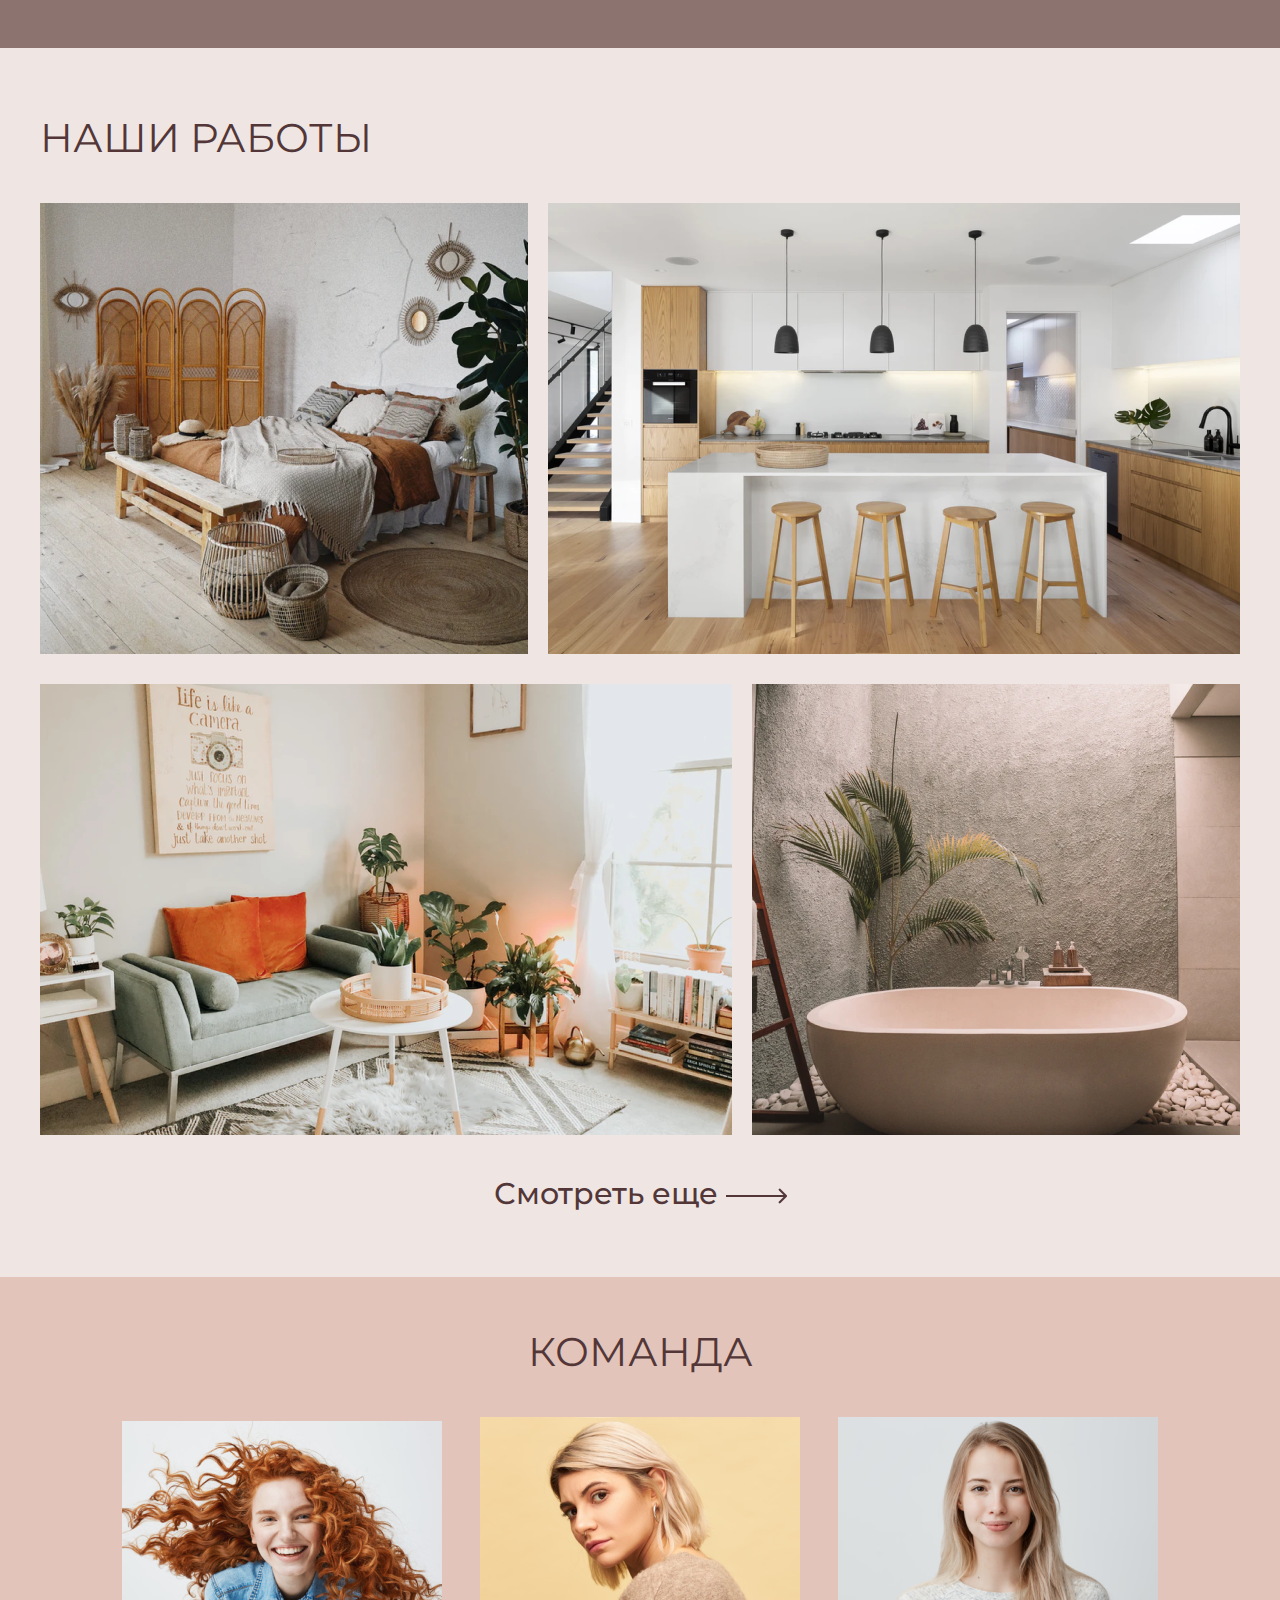
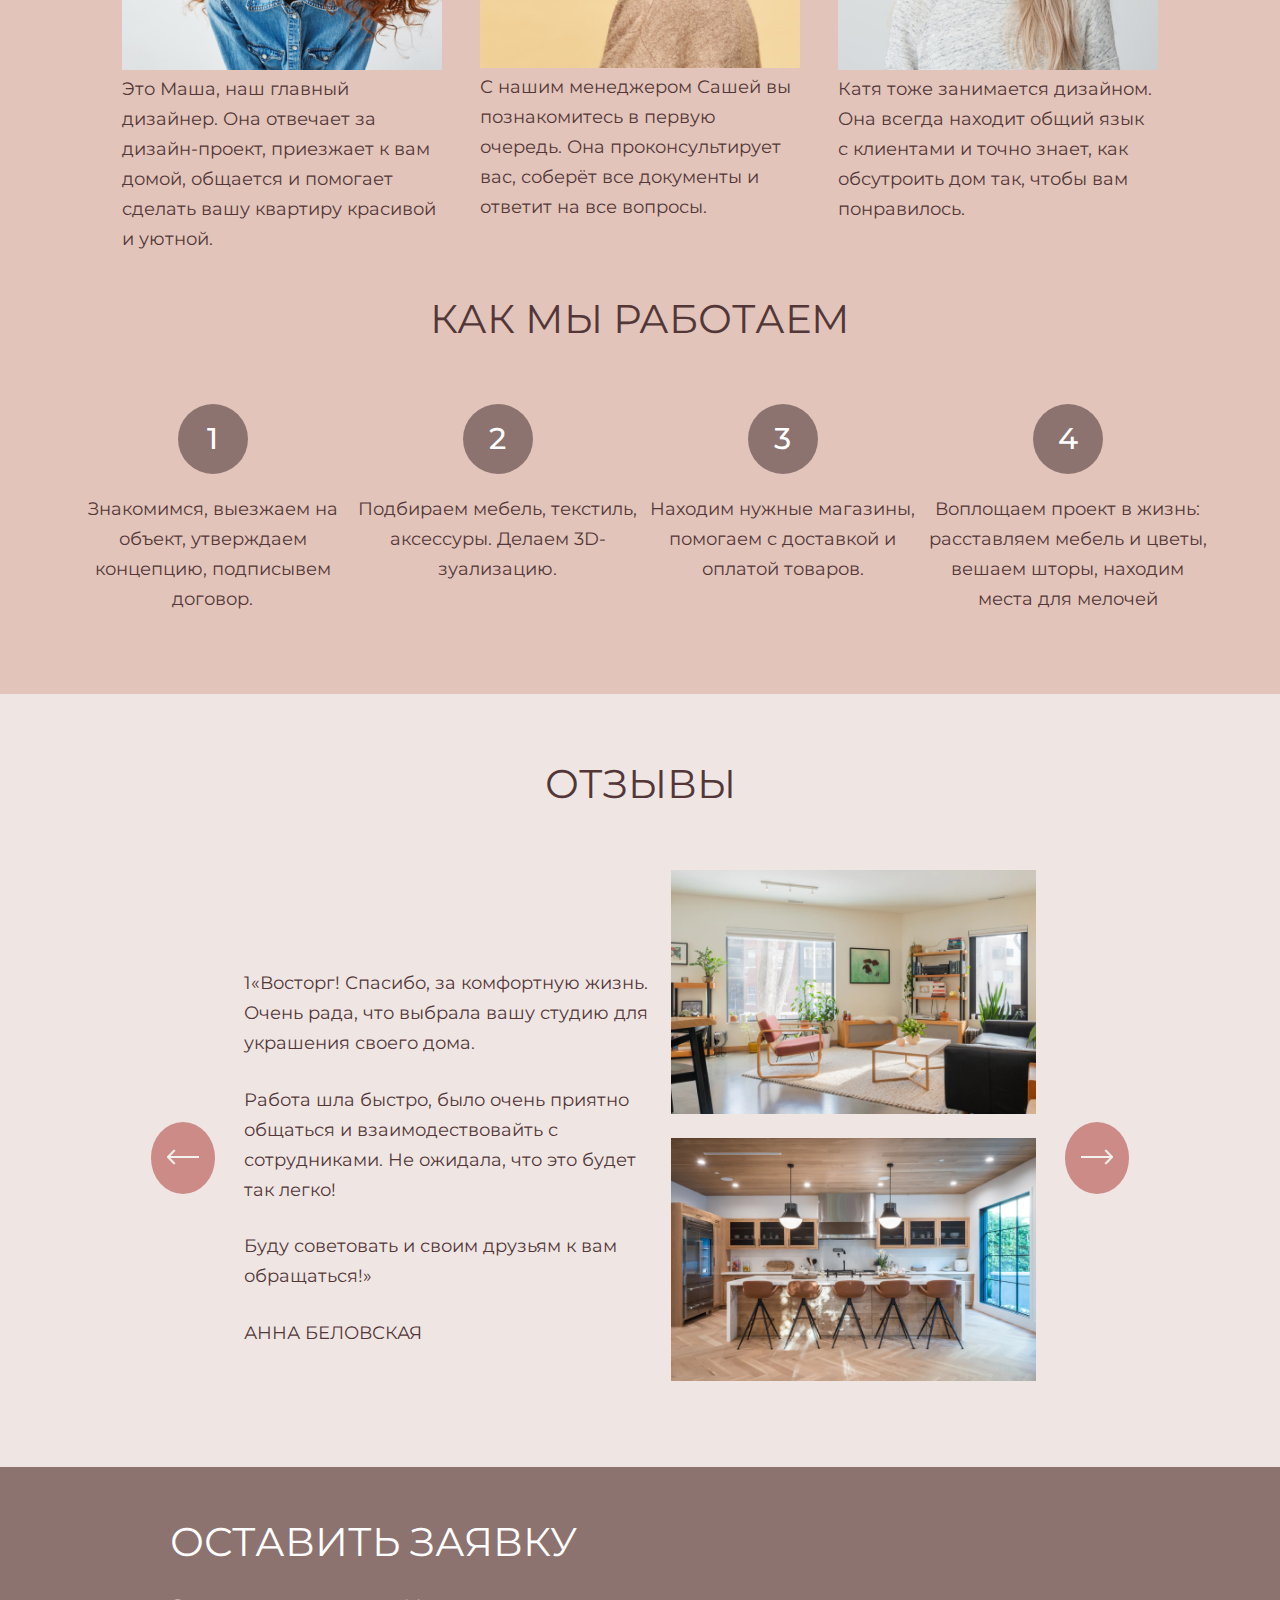
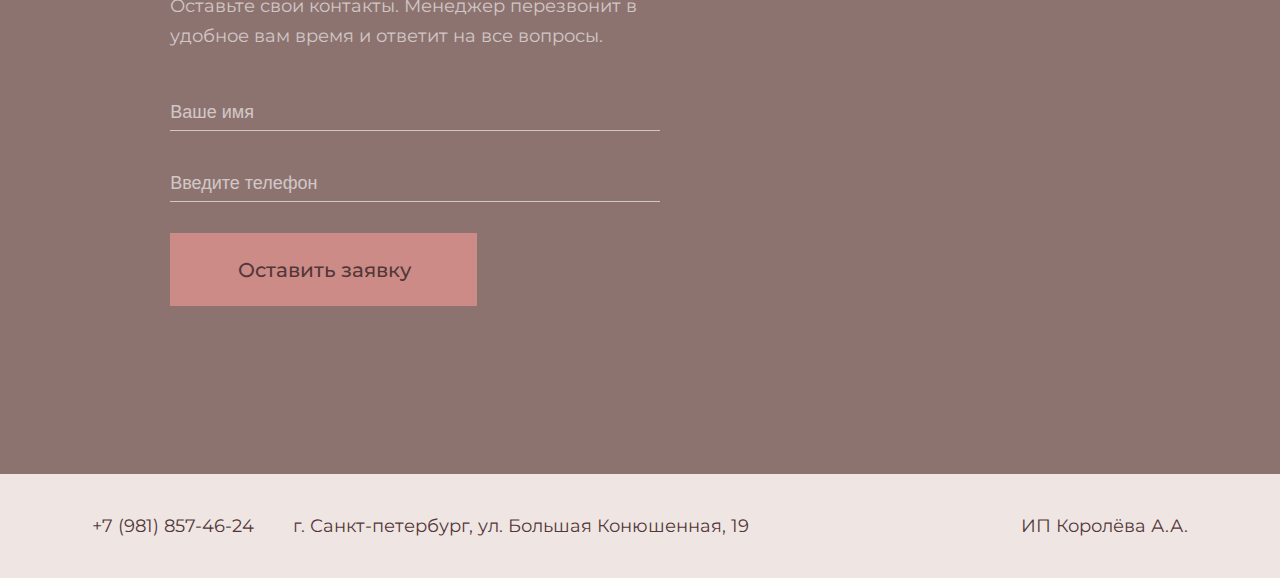
==== commit 07f4ba03: "added grid" ====
--- a/index.html
+++ b/index.html
@@ -81,6 +81,7 @@
 			<div class="work-photo">
 				<h2>наши работы</h2>
 				<div class="photo1 photo">
+					<img src="img/work1.png" alt="интерьер">
 					<div>
 						<p>Квартира-студия
 							30 кв.м.</p>
@@ -89,6 +90,7 @@
 					</div>
 				</div>
 				<div class="photo2 photo">
+					<img src="img/work2.png" alt="интерьер">
 					<div>
 						<p>Квартира-студия
 							30 кв.м.</p>
@@ -97,6 +99,7 @@
 					</div>
 				</div>
 				<div class="photo3 photo">
+					<img src="img/work3.png" alt="интерьер">
 					<div>
 						<p>Квартира-студия
 							30 кв.м.</p>
@@ -105,6 +108,7 @@
 					</div>
 				</div>
 				<div class="photo4 photo">
+					<img src="img/work4.png" alt="интерьер">
 					<div>
 						<p>Квартира-студия
 							30 кв.м.</p>
--- a/css/style.css
+++ b/css/style.css
@@ -13,6 +13,7 @@
 	flex-direction: column;
 	margin: 0;
 	color: #533738;
+	width: 100vw;
 }
 header {
 	margin: 0;
@@ -31,7 +32,6 @@
 	justify-content: space-around;
 	-ms-flex-wrap: wrap;
 	flex-wrap: wrap;
-	margin-top: 36px;
 }
 .page-header span {
 	text-transform: uppercase;
@@ -39,6 +39,7 @@
 .link-logo {
 	margin-right: auto;
 	margin-left: auto;
+	margin-top: 36px;
 }
 .link-logo .logo {
 	display: inline-block;
@@ -59,19 +60,22 @@
 	display: -webkit-box;
 	display: -ms-flexbox;
 	display: flex;
+	flex-wrap: wrap;
+	justify-content: center;
 }
 .header-nav ul li {
-	margin: 0 10px;
+	margin: 36px 10px;
 }
 
 .phone {
 	margin-right: auto;
-	margin-left: 20px;
+	margin-left: 2vw;
+	margin-top: 36px;
 }
 .comfort {
 	margin-top: 90px;
-	margin-left: 184px;
-	width: 534px;
+	margin-left: 13.5vw;
+	max-width: 534px;
 }
 .comfort h1 {
 	font-weight: 400;
@@ -79,7 +83,7 @@
 	line-height: 62px;
 }
 .comfort p {
-	width: 493px;
+	max-width: 493px;
 	margin-top: 20px;
 	line-height: 30px;
 	font-size: 18px;
@@ -151,7 +155,7 @@
 }
 
 .about-us-text {
-	margin-left: 63.46px;
+	margin-left: 4.8vw;
 	font-weight: 400;
 	font-size: 18px;
 	line-height: 30px;
@@ -179,8 +183,9 @@
 	-webkit-box-pack: justify;
 	-ms-flex-pack: justify;
 	justify-content: space-between;
-	margin-left: 182px;
-	margin-right: 182px;
+	margin-left: 13vw;
+	margin-right: 13vw;
+	flex-wrap: wrap;
 }
 .footer-about-us span {
 	font-weight: 500;
@@ -201,11 +206,13 @@
 }
 .our-work h2 {
 	margin-top: 65px;
+	margin-bottom: 10px;
+	text-align: left;
 }
 .work-photo {
 	display: -ms-grid;
 	display: grid;
-	grid: repeat(3, auto) / repeat(5, auto);
+	grid-column: 5fr 2fr 5fr;
 	grid-gap: 30px 20px;
 	-webkit-box-pack: start;
 	-ms-flex-pack: start;
@@ -221,7 +228,11 @@
 	margin-top: 0;
 	opacity: 0;
 	background-color: rgba(100, 72, 69, 0.8);
+	position: absolute;
+	top: 0;
+	left: 0;
 	height: 100%;
+	width: 100%;
 }
 .photo div:hover {
 	opacity: 1;
@@ -241,51 +252,38 @@
 	margin-left: 35px;
 	margin-right: 35px;
 }
+.work-photo img {
+	display: block;
+	width: 100%;
+	height: 100%;
+}
 .work-photo .photo1 {
 	-ms-grid-row: 2;
 	grid-row: 2;
-	-ms-grid-row-span: 1;
-	-ms-grid-column: 1;
-	grid-column: 1;
-	-ms-grid-column-span: 2;
-	grid-area: 2 / 1 / span 1 / span 2;
-	background-image: url(../img/work1.png);
+	grid-column: 1/2;
 	max-width: 488px;
-	height: 451px;
+	position: relative;
 }
 .work-photo .photo2 {
 	-ms-grid-row: 2;
 	grid-row: 2;
-	-ms-grid-row-span: 1;
-	-ms-grid-column: 3;
-	grid-column: 3;
-	-ms-grid-column-span: 3;
-	grid-area: 2 / 3 / span 1 / span 3;
-	background-image: url(../img/work2.png);
+	grid-column: 2/4;
 	max-width: 692px;
+	position: relative;
 }
 .work-photo .photo3 {
 	-ms-grid-row: 3;
 	grid-row: 3;
-	-ms-grid-row-span: 1;
-	-ms-grid-column: 1;
-	grid-column: 1;
-	-ms-grid-column-span: 3;
-	grid-area: 3 / 1 / span 1 / span 3;
-	background-image: url(../img/work3.png);
+	grid-column: 1/3;
 	max-width: 692px;
-	height: 451px;
+	position: relative;
 }
 .work-photo .photo4 {
 	-ms-grid-row: 3;
 	grid-row: 3;
-	-ms-grid-row-span: 1;
-	-ms-grid-column: 4;
-	grid-column: 4;
-	-ms-grid-column-span: 2;
-	grid-area: 3 / 4 / span 1 / span 2;
-	background-image: url(../img/work4.png);
+	grid-column: 3/4;
 	max-width: 488px;
+	position: relative;
 }
 .our-work p {
 	margin-top: 40px;
@@ -310,10 +308,15 @@
 	-webkit-box-pack: center;
 	-ms-flex-pack: center;
 	justify-content: center;
+	flex-wrap: wrap;
 }
 .comand-photo figure {
 	max-width: 320px;
 }
+.comand-photo figure img {
+	width: 100%;
+}
+
 .comand-photo figure:nth-child(2) {
 	margin-left: 38px;
 	margin-right: 38px;
@@ -340,6 +343,7 @@
 	-ms-flex-pack: center;
 	justify-content: center;
 	margin-bottom: 80px;
+	flex-wrap: wrap;
 }
 .how-work ul span {
 	display: inline-block;
@@ -377,6 +381,9 @@
 	-webkit-box-align: center;
 	-ms-flex-align: center;
 	align-items: center;
+	max-width: 1036px;
+	margin-left: auto;
+	margin-right: auto;
 }
 .reviews-content .text {
 	max-width: 407px;
@@ -394,6 +401,7 @@
 	font-size: 18px;
 	line-height: 30px;
 	margin-right: 20px;
+	max-width: 407px;
 }
 .reviews-content .reviews-photo {
 	display: -webkit-box;
@@ -404,12 +412,16 @@
 	-ms-flex-direction: column;
 	flex-direction: column;
 	margin-bottom: 65px;
+	max-width: 407px;
+}
+.reviews-photo img {
+	width: 100%;
 }
 .reviews-content .reviews-photo img:first-child {
 	margin-bottom: 24px;
 }
 .arrow {
-	display: inline-block;
+	display: block;
 	width: 72px;
 	height: 72px;
 	background-color: #cc8b86;
@@ -417,6 +429,10 @@
 	text-align: center;
 	line-height: 76px;
 	margin: 29px;
+}
+.arrow img {
+	display: inline-block;
+	width: 50%;
 }
 .carousel-wrapper {
 	position: relative;
@@ -460,8 +476,11 @@
 	display: -webkit-box;
 	display: -ms-flexbox;
 	display: flex;
-	padding-left: 181px;
-	padding-right: 101px;
+	box-sizing: border-box;
+	padding-left: 13.3vw;
+	padding-right: 7vw;
+	width: 100%;
+	flex-wrap: wrap;
 }
 .request h2 {
 	color: #ffffff;
@@ -472,6 +491,9 @@
 	line-height: 50px;
 	text-transform: uppercase;
 }
+.request form {
+	width: 50%;
+}
 .request p {
 	color: #ffffff;
 	font-size: 18px;
@@ -515,8 +537,12 @@
 .request form button {
 	margin-top: 31px;
 }
+.map {
+	width: 50%;
+}
+
 .map iframe {
-	width: 590px;
+	width: 100%;
 	height: 100%;
 }
 footer {
@@ -524,7 +550,8 @@
 	display: -ms-flexbox;
 	display: flex;
 	background-color: #efe6e4;
-	padding: 37px 100px;
+	box-sizing: border-box;
+	padding: 37px 7.2vw;
 	font-size: 18px;
 	line-height: 30px;
 }
@@ -532,5 +559,5 @@
 	margin-left: auto;
 }
 footer p:nth-child(2) {
-	margin-left: 42px;
-}
+	margin-left: 3vw;
+}
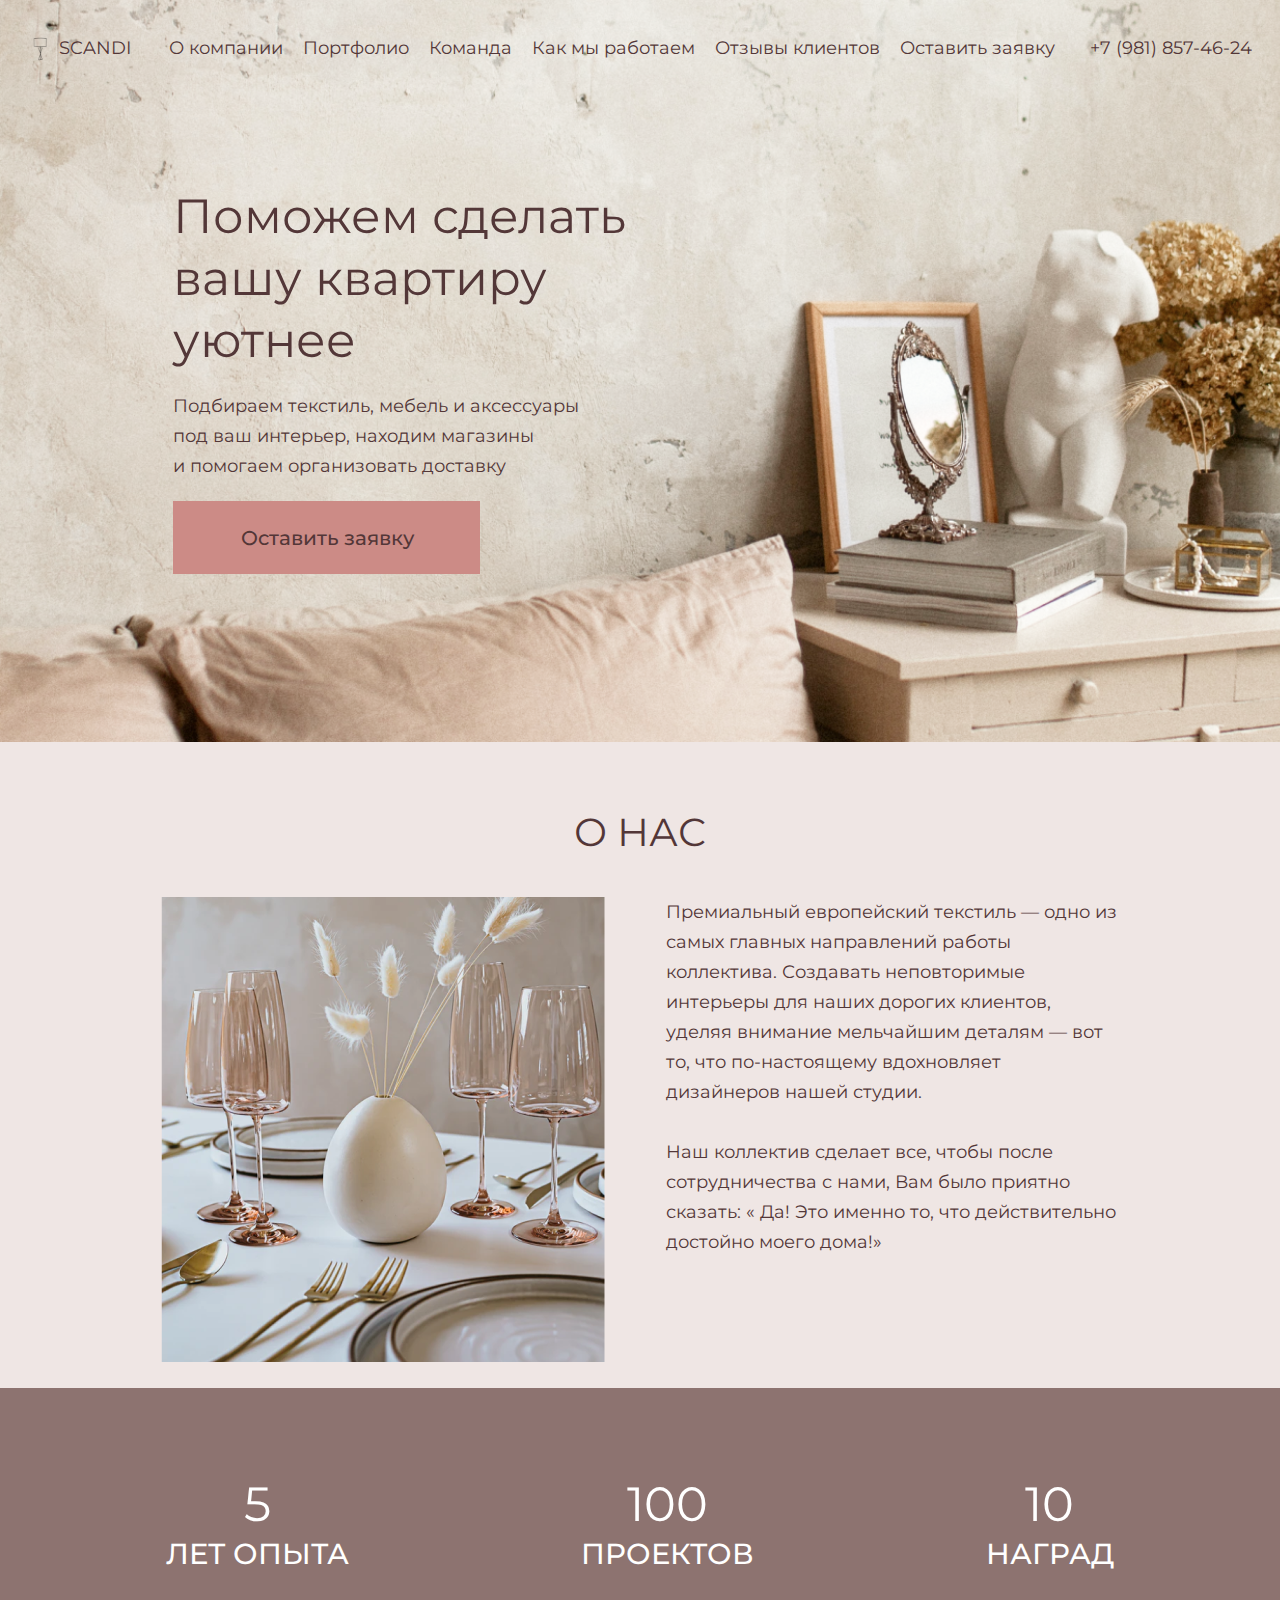
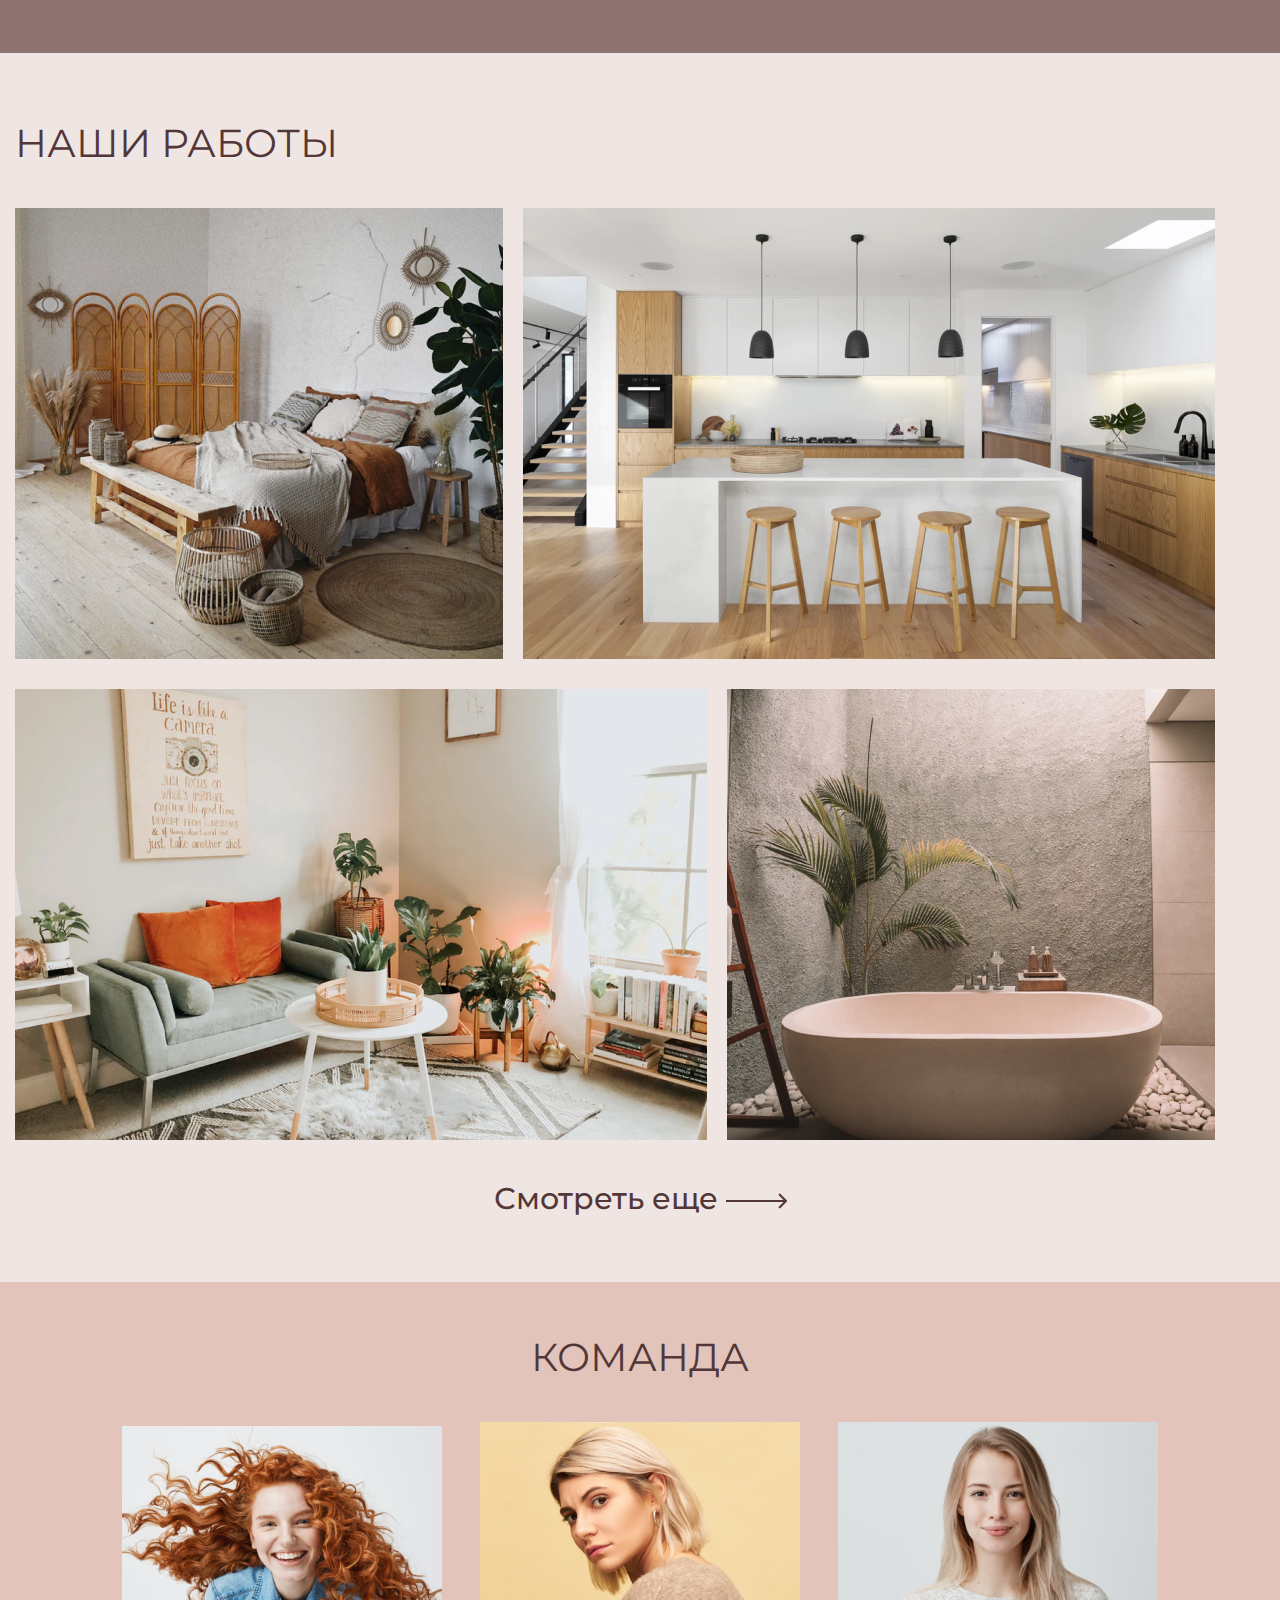
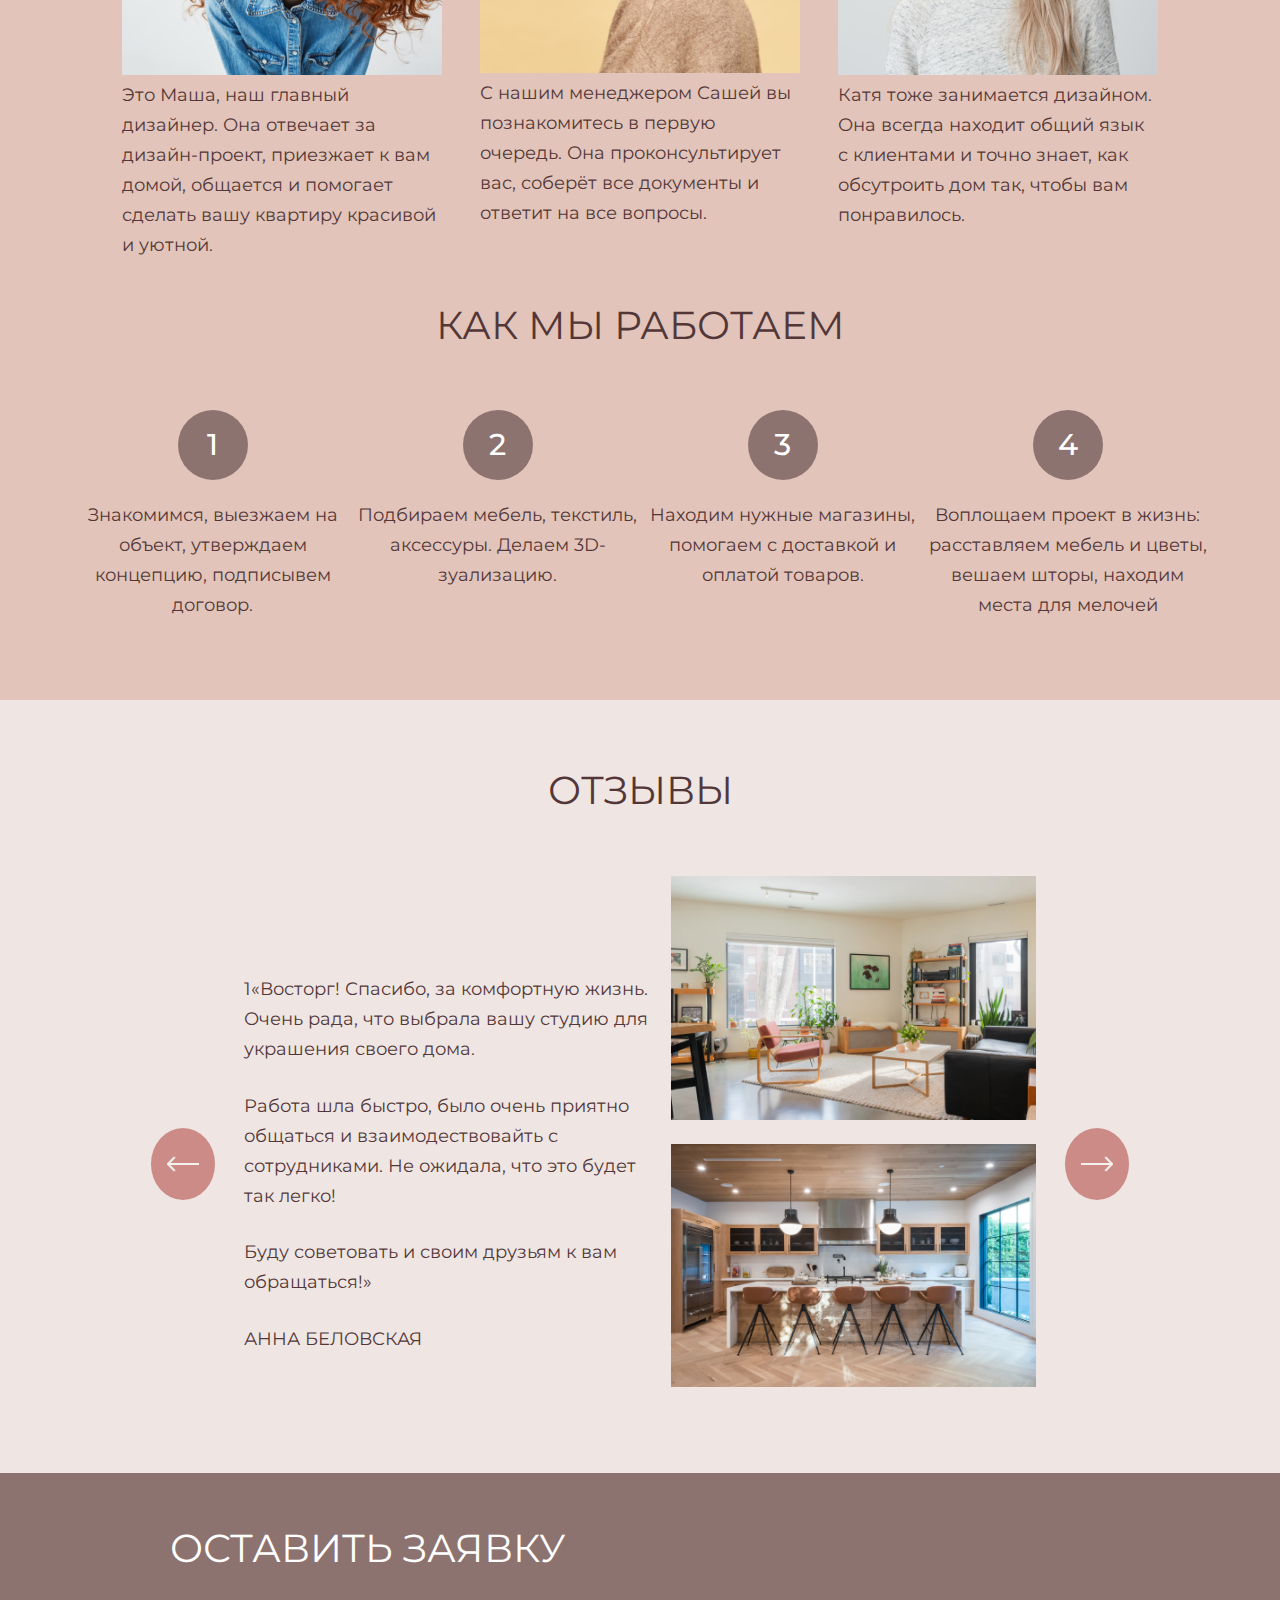
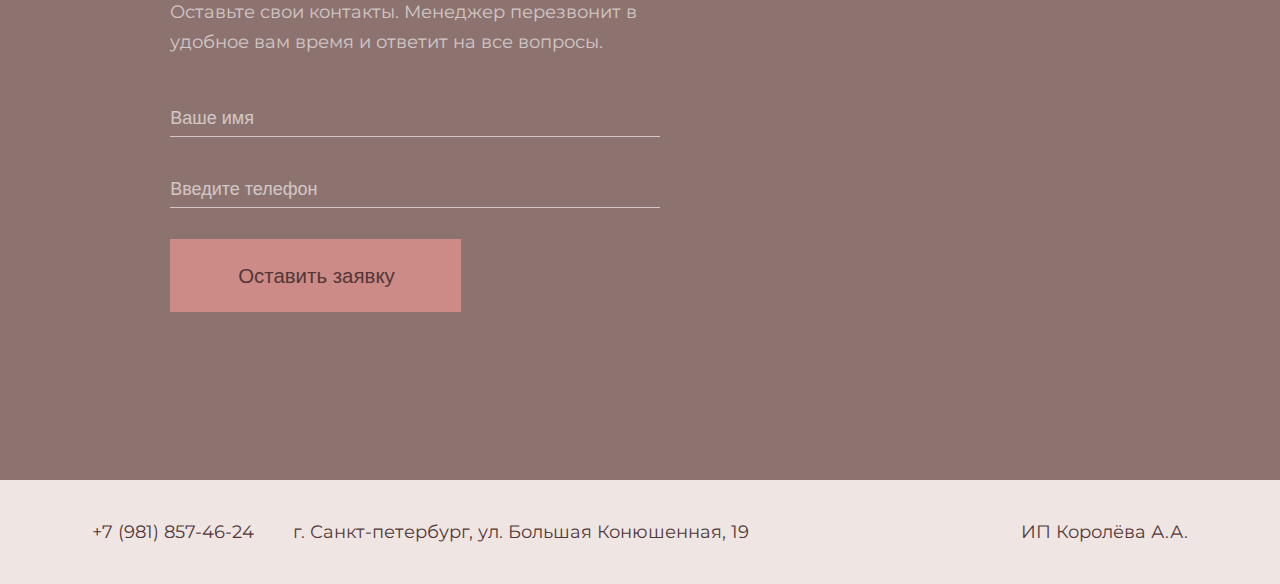
==== commit 696a7ee5: "added font-size adaptive" ====
--- a/index.html
+++ b/index.html
@@ -82,39 +82,46 @@
 				<h2>наши работы</h2>
 				<div class="photo1 photo">
 					<img src="img/work1.png" alt="интерьер">
-					<div>
-						<p>Квартира-студия
-							30 кв.м.</p>
-						<p>В квартире были светлые стены и тёплые цвета. Мы сконцентрировались
-							на отсылках к природе и сделали ребятам уютный интерьер, отсылающий к виллам островов Бали.</p>
-					</div>
+					<!--
+					<div>
+						<p>Квартира-студия
+							30 кв.м.</p>
+						<p>В квартире были светлые стены и тёплые цвета. Мы сконцентрировались
+							на отсылках к природе и сделали ребятам уютный интерьер, отсылающий к виллам островов Бали.</p>
+					</div>
+					-->
 				</div>
 				<div class="photo2 photo">
 					<img src="img/work2.png" alt="интерьер">
-					<div>
-						<p>Квартира-студия
-							30 кв.м.</p>
-						<p>В квартире были светлые стены и тёплые цвета. Мы сконцентрировались
-							на отсылках к природе и сделали ребятам уютный интерьер, отсылающий к виллам островов Бали.</p>
-					</div>
+					<!--
+					<div>
+						<p>Квартира-студия
+							30 кв.м.</p>
+						<p>В квартире были светлые стены и тёплые цвета. Мы сконцентрировались
+							на отсылках к природе и сделали ребятам уютный интерьер, отсылающий к виллам островов Бали.</p>
+					</div>
+					-->
 				</div>
 				<div class="photo3 photo">
 					<img src="img/work3.png" alt="интерьер">
-					<div>
-						<p>Квартира-студия
-							30 кв.м.</p>
-						<p>В квартире были светлые стены и тёплые цвета. Мы сконцентрировались
-							на отсылках к природе и сделали ребятам уютный интерьер, отсылающий к виллам островов Бали.</p>
-					</div>
+					<!--
+					<div>
+						<p>Квартира-студия
+							30 кв.м.</p>
+						<p>В квартире были светлые стены и тёплые цвета. Мы сконцентрировались
+							на отсылках к природе и сделали ребятам уютный интерьер, отсылающий к виллам островов Бали.</p>
+					</div>
+					-->
 				</div>
 				<div class="photo4 photo">
 					<img src="img/work4.png" alt="интерьер">
-					<div>
-						<p>Квартира-студия
-							30 кв.м.</p>
-						<p>В квартире были светлые стены и тёплые цвета. Мы сконцентрировались
-							на отсылках к природе и сделали ребятам уютный интерьер, отсылающий к виллам островов Бали.</p>
-					</div>
+					<!--
+					<div>
+						<p>Квартира-студия
+							30 кв.м.</p>
+						<p>В квартире были светлые стены и тёплые цвета. Мы сконцентрировались
+							на отсылках к природе и сделали ребятам уютный интерьер, отсылающий к виллам островов Бали.</p>
+					</div>-->
 				</div>
 			</div>
 			<p><a href="#">Смотреть еще <img src="img/Arrow3.png" alt="стрелка"></a></p>
--- a/css/style.css
+++ b/css/style.css
@@ -13,8 +13,16 @@
 	flex-direction: column;
 	margin: 0;
 	color: #533738;
-	width: 100vw;
-}
+	width: 100%;
+	font-size: calc(14px + 5 * ((100vw - 320px) / (1400 - 320)));
+}
+h1 {
+	font-size: calc(25px + 26 * ((100vw - 320px) / (1400 - 320)));
+}
+h2 {
+	font-size: calc(22px + 19 * ((100vw - 320px) / (1400 - 320)));
+}
+
 header {
 	margin: 0;
 	background: url("../img/background1.png") no-repeat;
@@ -79,14 +87,12 @@
 }
 .comfort h1 {
 	font-weight: 400;
-	font-size: 50px;
 	line-height: 62px;
 }
 .comfort p {
 	max-width: 493px;
 	margin-top: 20px;
 	line-height: 30px;
-	font-size: 18px;
 }
 .submit {
 	margin-top: 20px;
@@ -97,19 +103,17 @@
 	display: inline-block;
 }
 .submit span {
-	font-family: "Montserrat", sans-serif;
 	font-style: normal;
 	font-weight: 500;
 	color: #533738;
 	line-height: 24px;
-	font-size: 20px;
+	font-size: calc(16px + 5 * ((100vw - 320px) / (1400 - 320)));
 }
 .comfort button:hover {
 	cursor: pointer;
 }
 h2 {
 	font-weight: normal;
-	font-size: 40px;
 	line-height: 50px;
 	text-transform: uppercase;
 	color: #533738;
@@ -157,7 +161,6 @@
 .about-us-text {
 	margin-left: 4.8vw;
 	font-weight: 400;
-	font-size: 18px;
 	line-height: 30px;
 	width: 50%;
 }
@@ -171,7 +174,6 @@
 }
 .footer-about-us h1 {
 	font-weight: normal;
-	font-size: 50px;
 	line-height: 62px;
 	font-style: normal;
 }
@@ -189,7 +191,7 @@
 }
 .footer-about-us span {
 	font-weight: 500;
-	font-size: 30px;
+	font-size: calc(15px + 16 * ((100vw - 320px) / (1400 - 320)));
 	line-height: 37px;
 	text-transform: uppercase;
 }
@@ -207,17 +209,23 @@
 .our-work h2 {
 	margin-top: 65px;
 	margin-bottom: 10px;
-	text-align: left;
+	justify-self: start;
+	align-self: stretch;
+	grid-column: 1 / 5;
 }
 .work-photo {
 	display: -ms-grid;
 	display: grid;
 	grid-column: 5fr 2fr 5fr;
+	grid-row: 1fr 1fr;
+	justify-items: center;
+	align-items: center;
+	justify-content: center;
+	align-content: center;
 	grid-gap: 30px 20px;
 	-webkit-box-pack: start;
 	-ms-flex-pack: start;
 	justify-content: start;
-
 	text-align: center;
 }
 .photo {
@@ -231,8 +239,8 @@
 	position: absolute;
 	top: 0;
 	left: 0;
-	height: 100%;
-	width: 100%;
+	width: 100%;
+	max-width: 100%;
 }
 .photo div:hover {
 	opacity: 1;
@@ -246,7 +254,6 @@
 }
 .photo p:last-child {
 	line-height: 30px;
-	font-size: 18px;
 	text-align: left;
 	margin-top: 20px;
 	margin-left: 35px;
@@ -255,7 +262,7 @@
 .work-photo img {
 	display: block;
 	width: 100%;
-	height: 100%;
+	max-width: 100%;
 }
 .work-photo .photo1 {
 	-ms-grid-row: 2;
@@ -322,7 +329,6 @@
 	margin-right: 38px;
 }
 .comand-photo figcaption {
-	font-size: 18px;
 	line-height: 30px;
 }
 .how-work {
@@ -359,7 +365,6 @@
 }
 .how-work p {
 	max-width: 285px;
-	font-size: 18px;
 	line-height: 30px;
 	color: #533738;
 }
@@ -398,7 +403,6 @@
 	-webkit-box-pack: justify;
 	-ms-flex-pack: justify;
 	justify-content: space-between;
-	font-size: 18px;
 	line-height: 30px;
 	margin-right: 20px;
 	max-width: 407px;
@@ -487,7 +491,6 @@
 	margin-top: 50px;
 	font-style: normal;
 	font-weight: normal;
-	font-size: 40px;
 	line-height: 50px;
 	text-transform: uppercase;
 }
@@ -496,7 +499,6 @@
 }
 .request p {
 	color: #ffffff;
-	font-size: 18px;
 	line-height: 30px;
 	opacity: 0.6;
 	margin-top: 24px;
@@ -516,19 +518,15 @@
 }
 .request input::-webkit-input-placeholder {
 	color: #ffffff;
-	font-size: 18px;
 }
 .request input:-ms-input-placeholder {
 	color: #ffffff;
-	font-size: 18px;
 }
 .request input::-ms-input-placeholder {
 	color: #ffffff;
-	font-size: 18px;
 }
 .request input::placeholder {
 	color: #ffffff;
-	font-size: 18px;
 }
 .request form p:nth-child(3) {
 	margin-top: 44px;
@@ -552,7 +550,6 @@
 	background-color: #efe6e4;
 	box-sizing: border-box;
 	padding: 37px 7.2vw;
-	font-size: 18px;
 	line-height: 30px;
 }
 footer p:last-child {
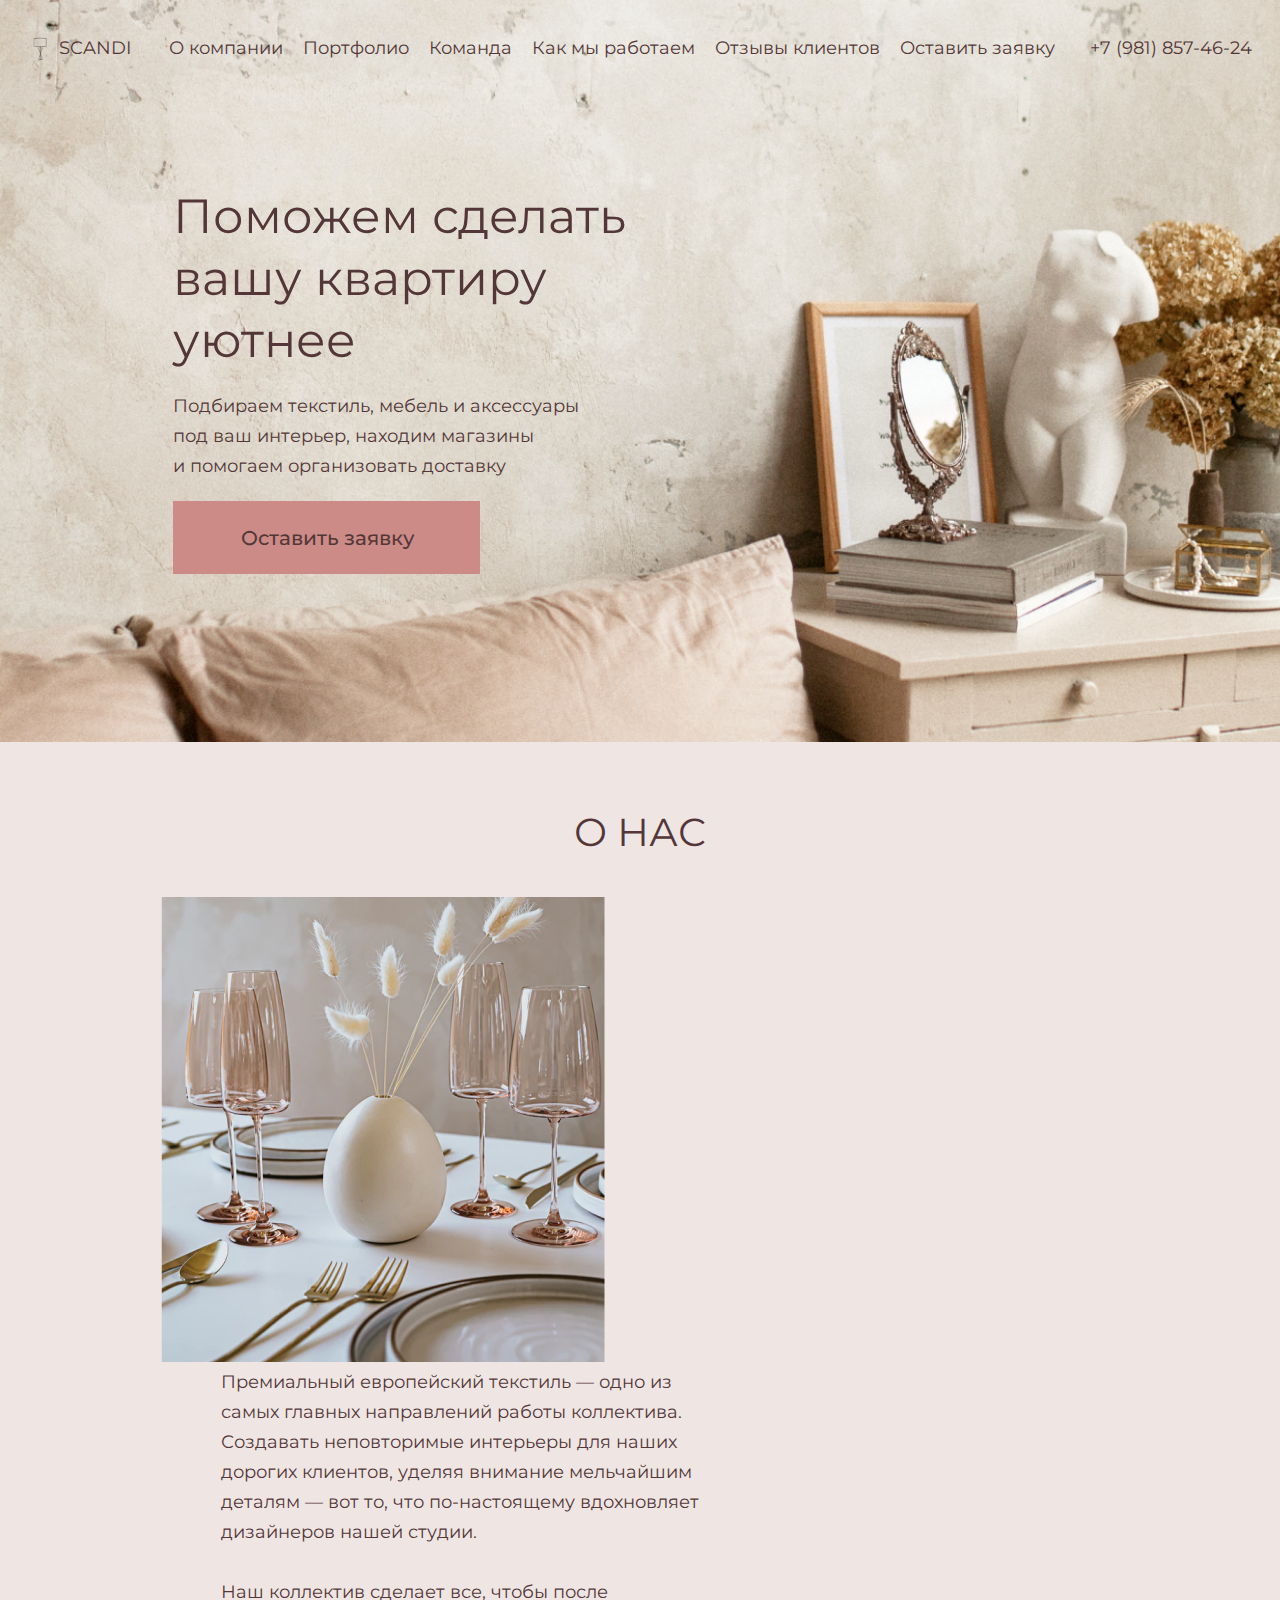
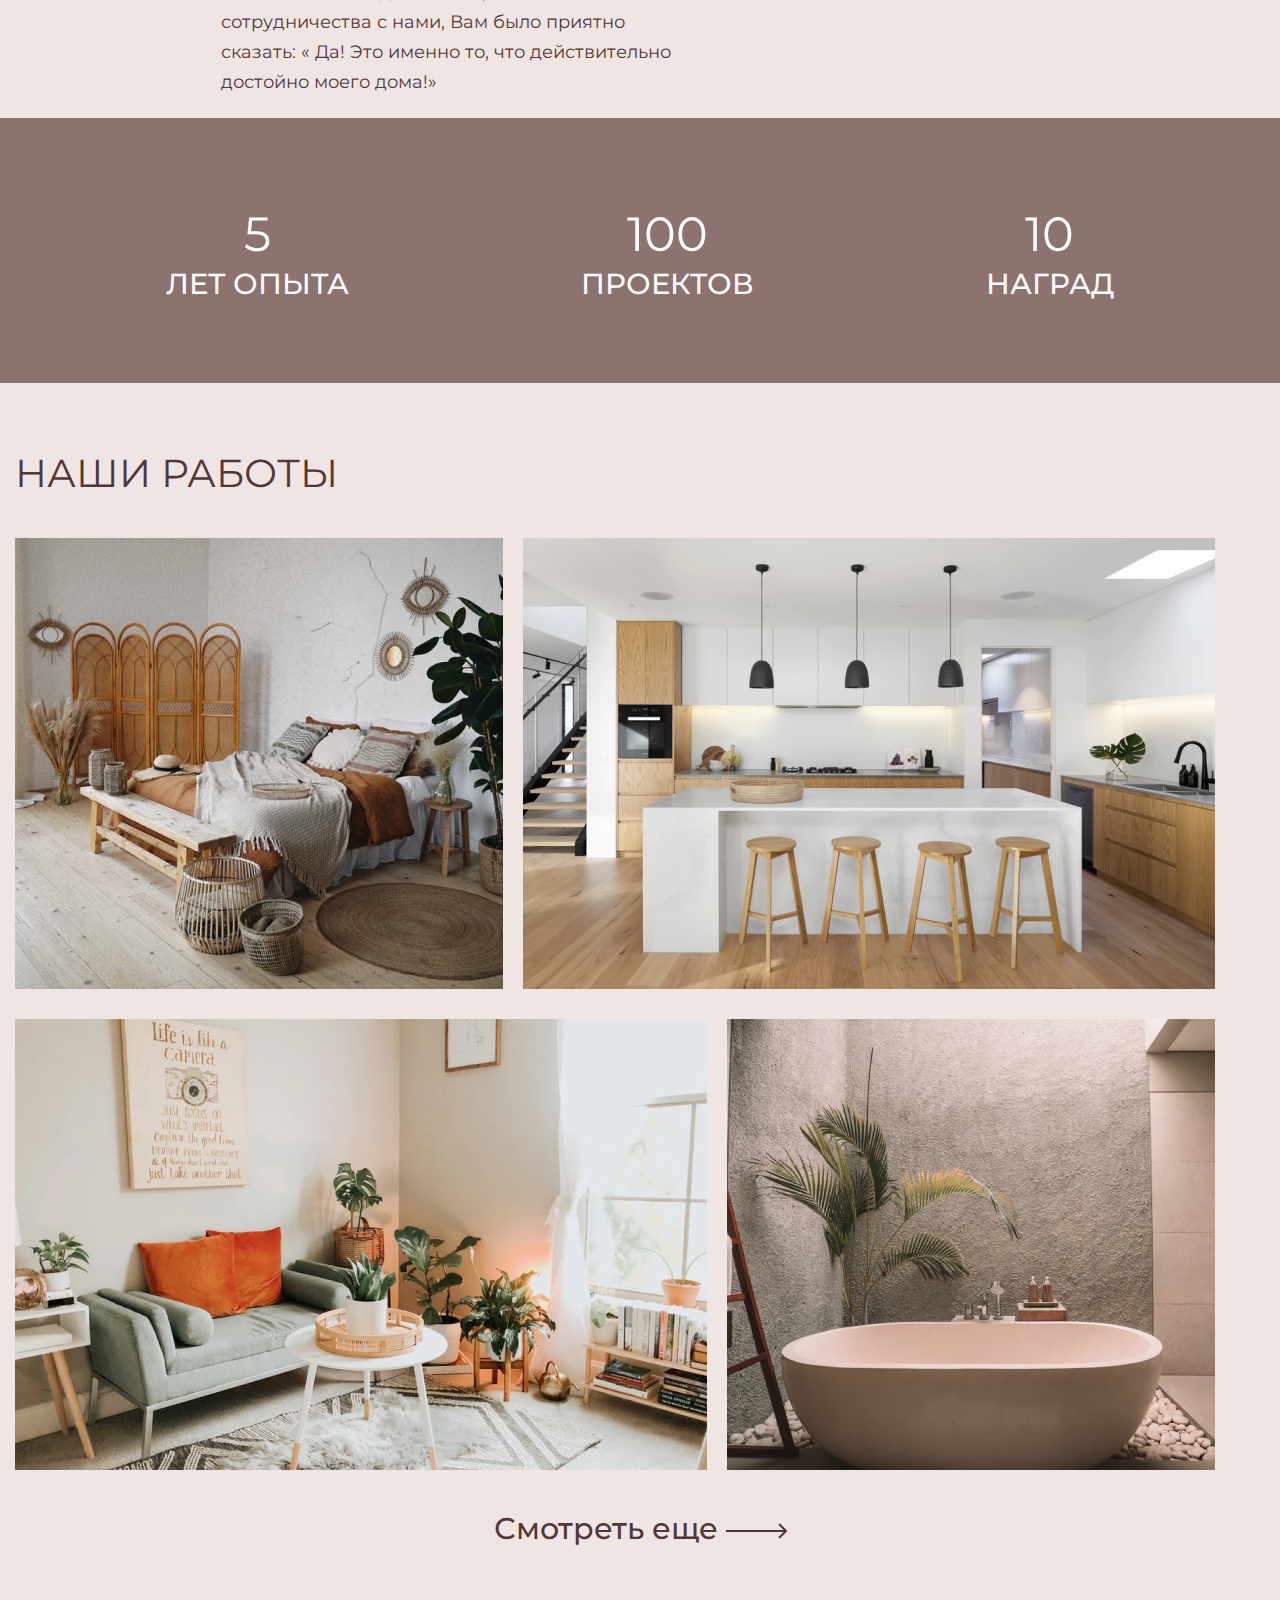
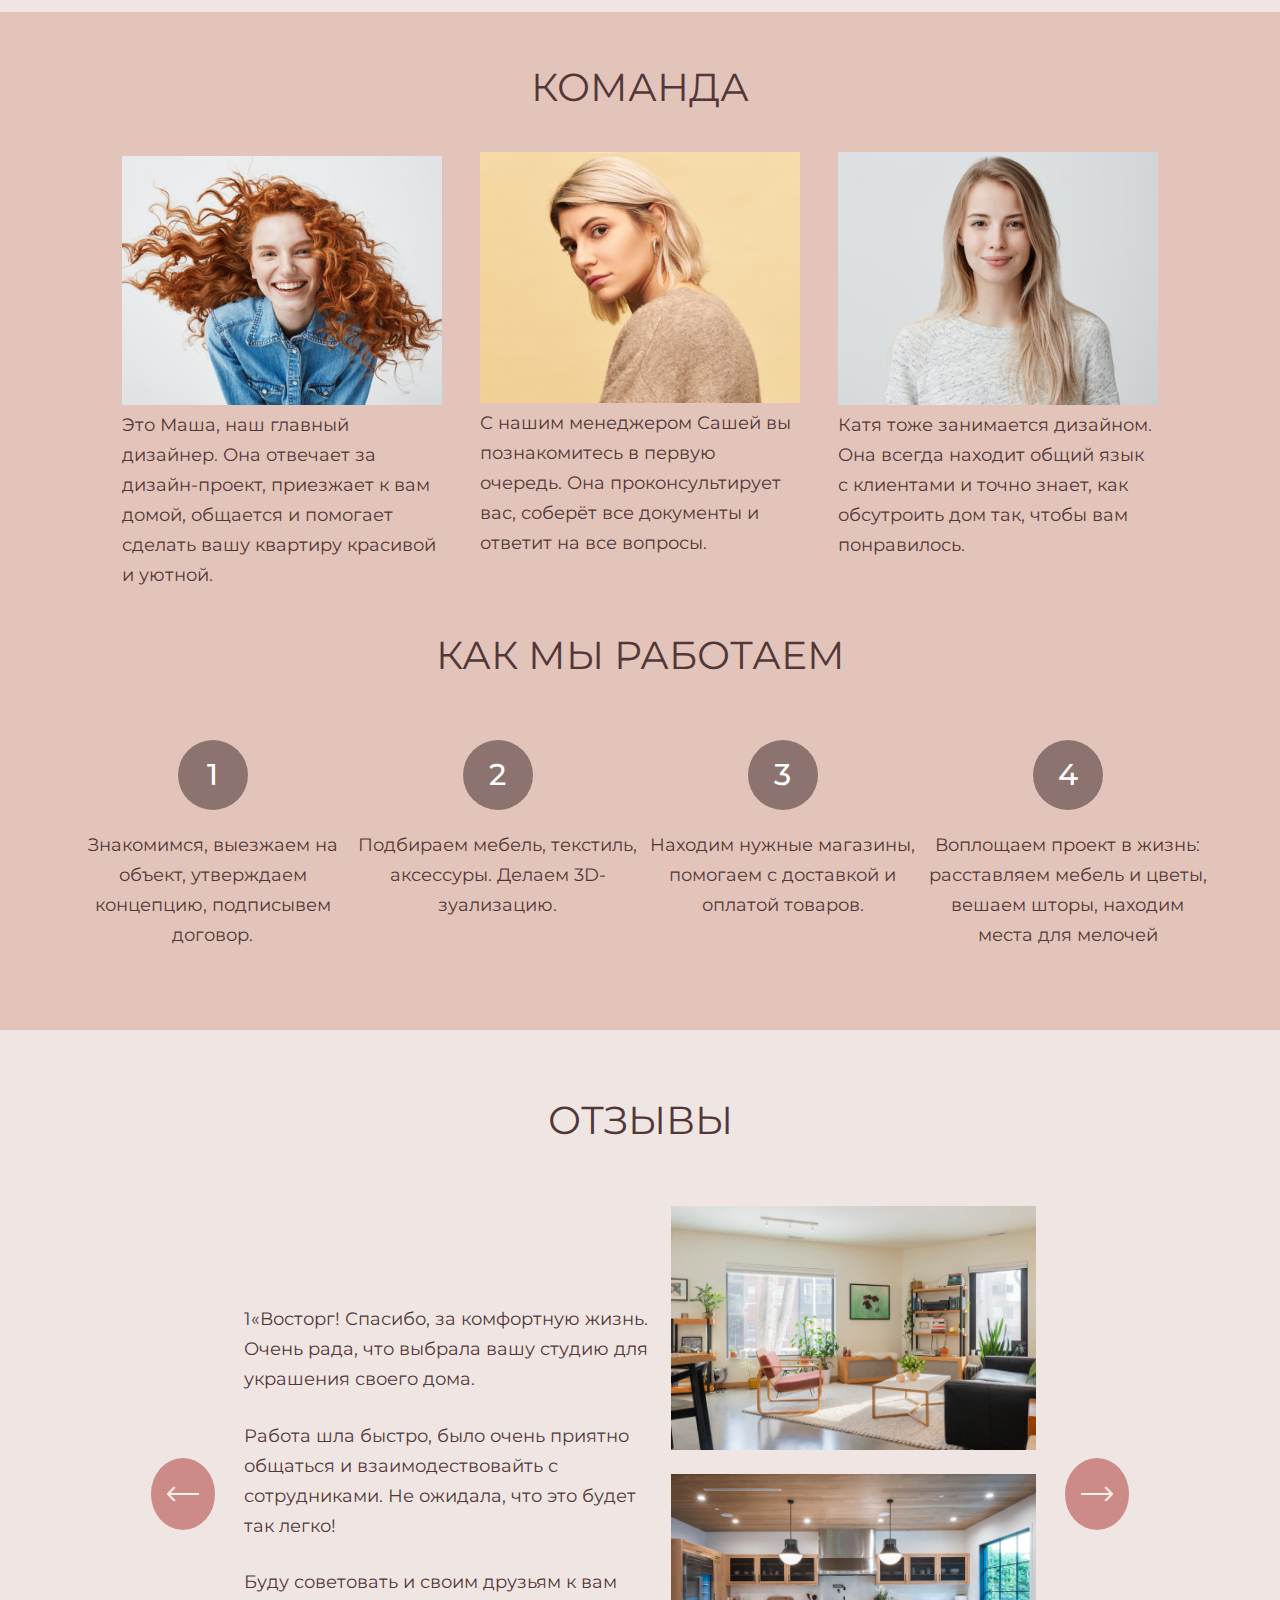
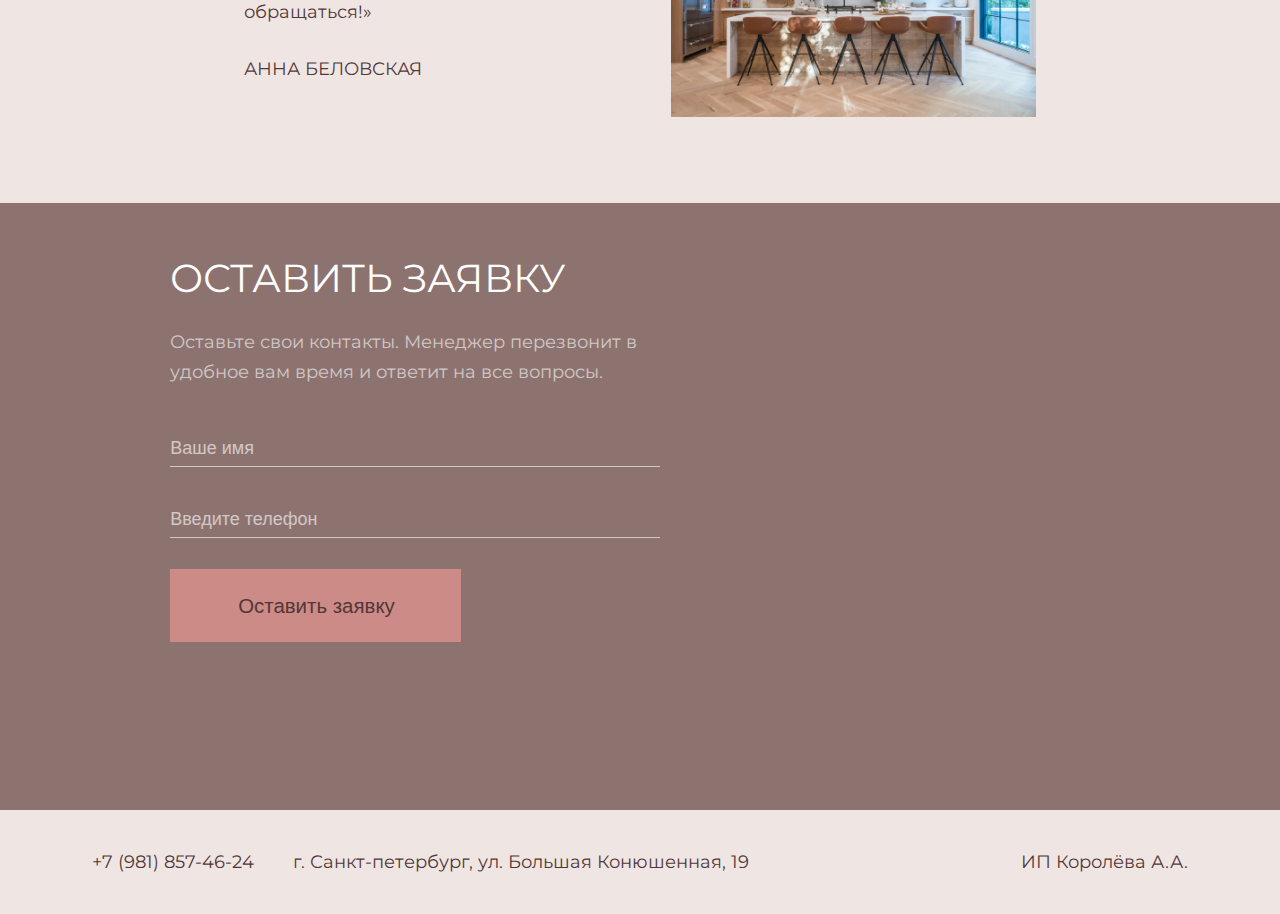
==== commit 8093c8ad: "test adaptive 1" ====
--- a/index.html
+++ b/index.html
@@ -33,7 +33,7 @@
 			</nav>
 			<a class="phone" href="tel:+79818574624">+7 (981) 857-46-24</a>
 		</div>
-		<div class="comfort">
+		<div class="header-content">
 			<h1>Поможем сделать вашу квартиру уютнее</h1>
 			<p>Подбираем текстиль, мебель и аксессуары<br>
 				под ваш интерьер, находим магазины<br>
--- a/css/style.css
+++ b/css/style.css
@@ -14,6 +14,7 @@
 	margin: 0;
 	color: #533738;
 	width: 100%;
+	min-width: 320px;
 	font-size: calc(14px + 5 * ((100vw - 320px) / (1400 - 320)));
 }
 h1 {
@@ -80,16 +81,16 @@
 	margin-left: 2vw;
 	margin-top: 36px;
 }
-.comfort {
+.header-content {
 	margin-top: 90px;
 	margin-left: 13.5vw;
 	max-width: 534px;
 }
-.comfort h1 {
+.header-content h1 {
 	font-weight: 400;
 	line-height: 62px;
 }
-.comfort p {
+.header-content p {
 	max-width: 493px;
 	margin-top: 20px;
 	line-height: 30px;
@@ -153,6 +154,7 @@
 	display: -webkit-box;
 	display: -ms-flexbox;
 	display: flex;
+	flex-wrap: wrap;
 	margin-top: 40px;
 	margin-bottom: 21px;
 	width: 75%;
@@ -163,6 +165,7 @@
 	font-weight: 400;
 	line-height: 30px;
 	width: 50%;
+	min-width: 320px;
 }
 .about-us-text p:first-child {
 	margin-bottom: 30px;
@@ -176,6 +179,9 @@
 	font-weight: normal;
 	line-height: 62px;
 	font-style: normal;
+}
+.about-us-img {
+	min-width: 320px;
 }
 .footer-about-us ul {
 	display: -webkit-box;
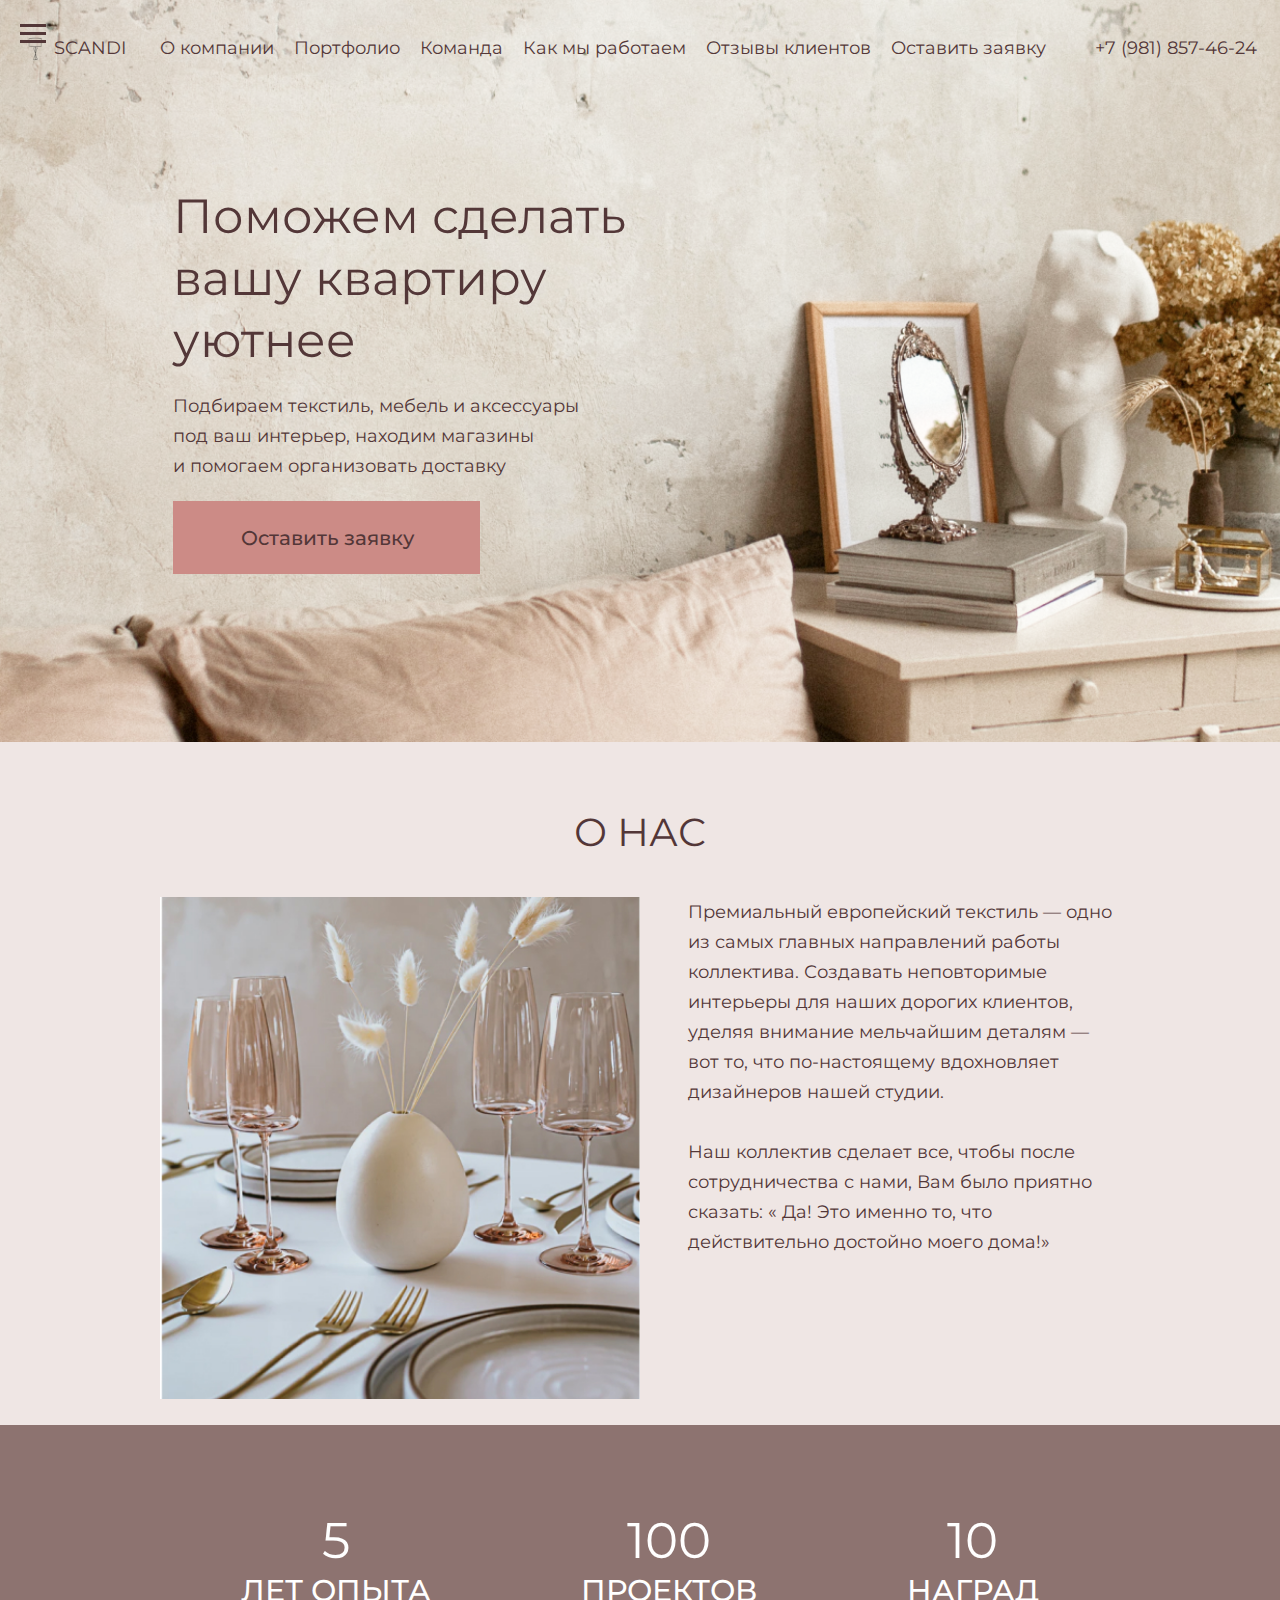
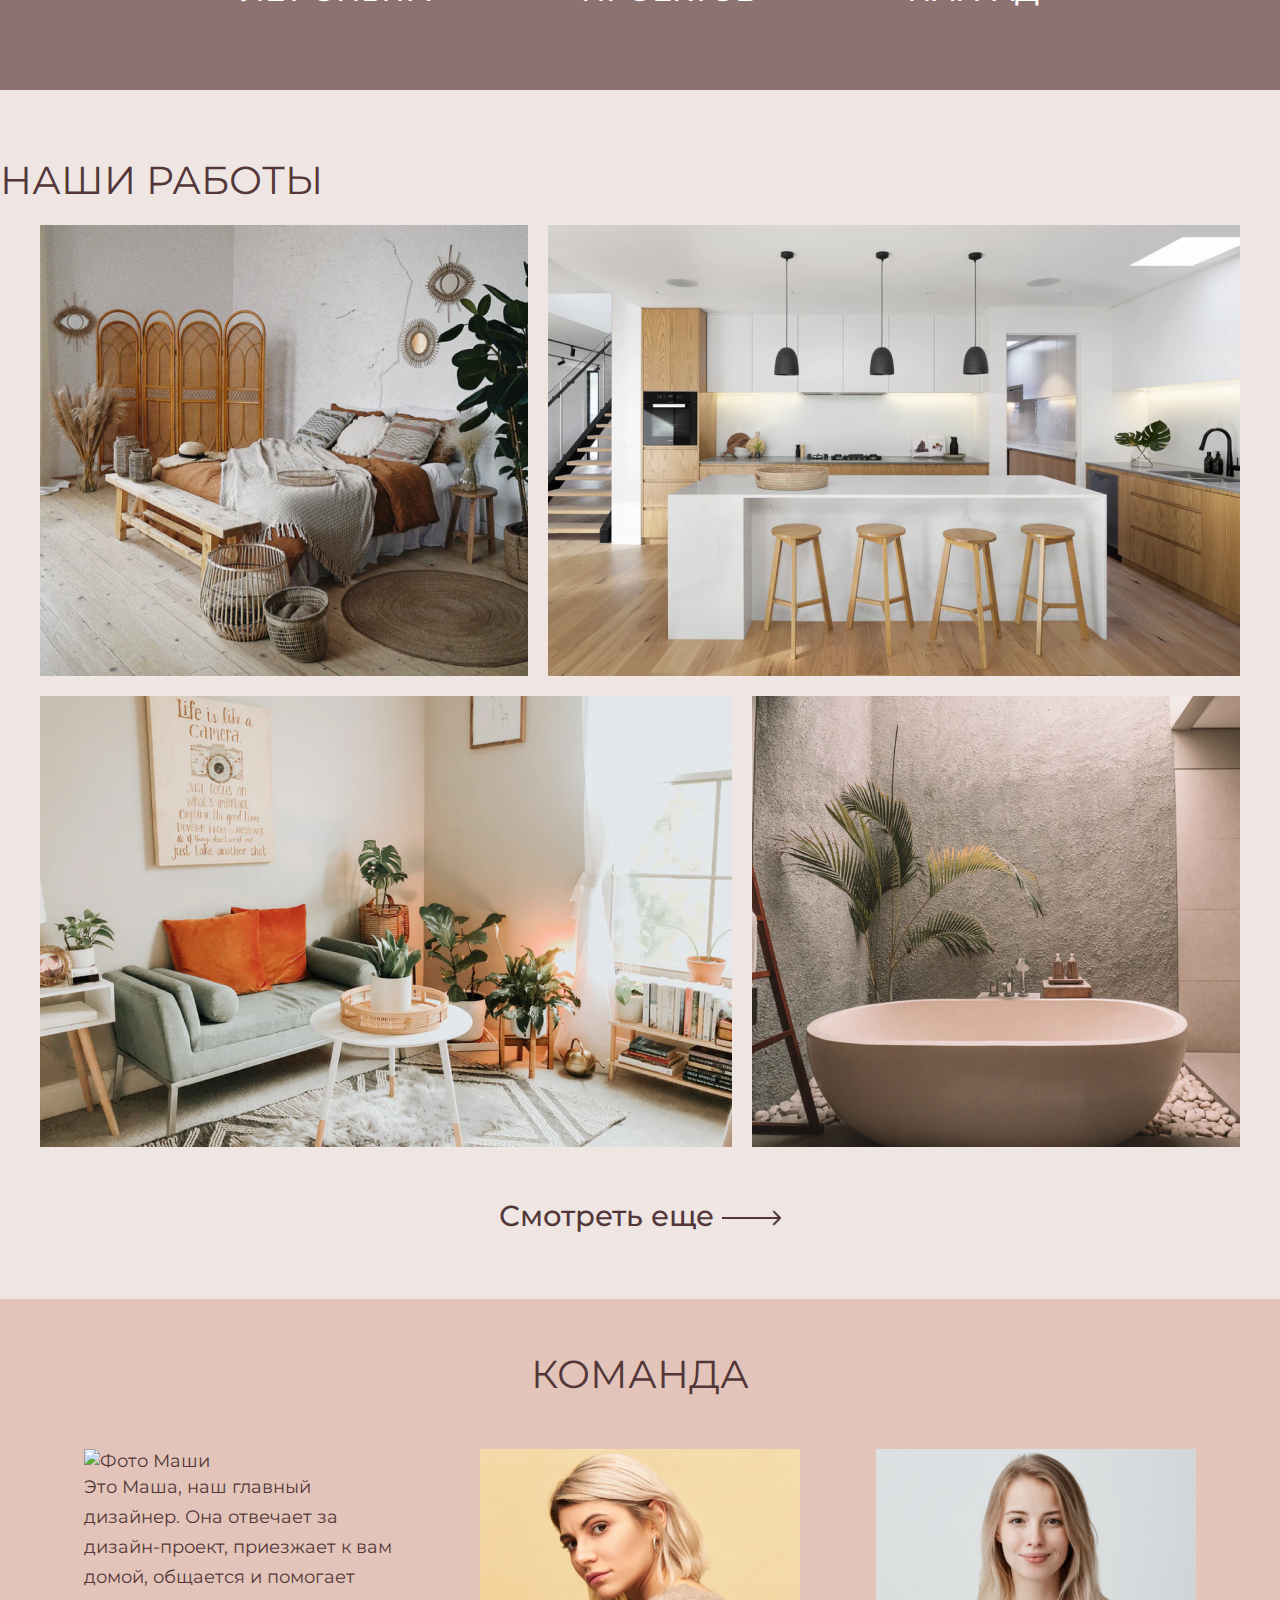
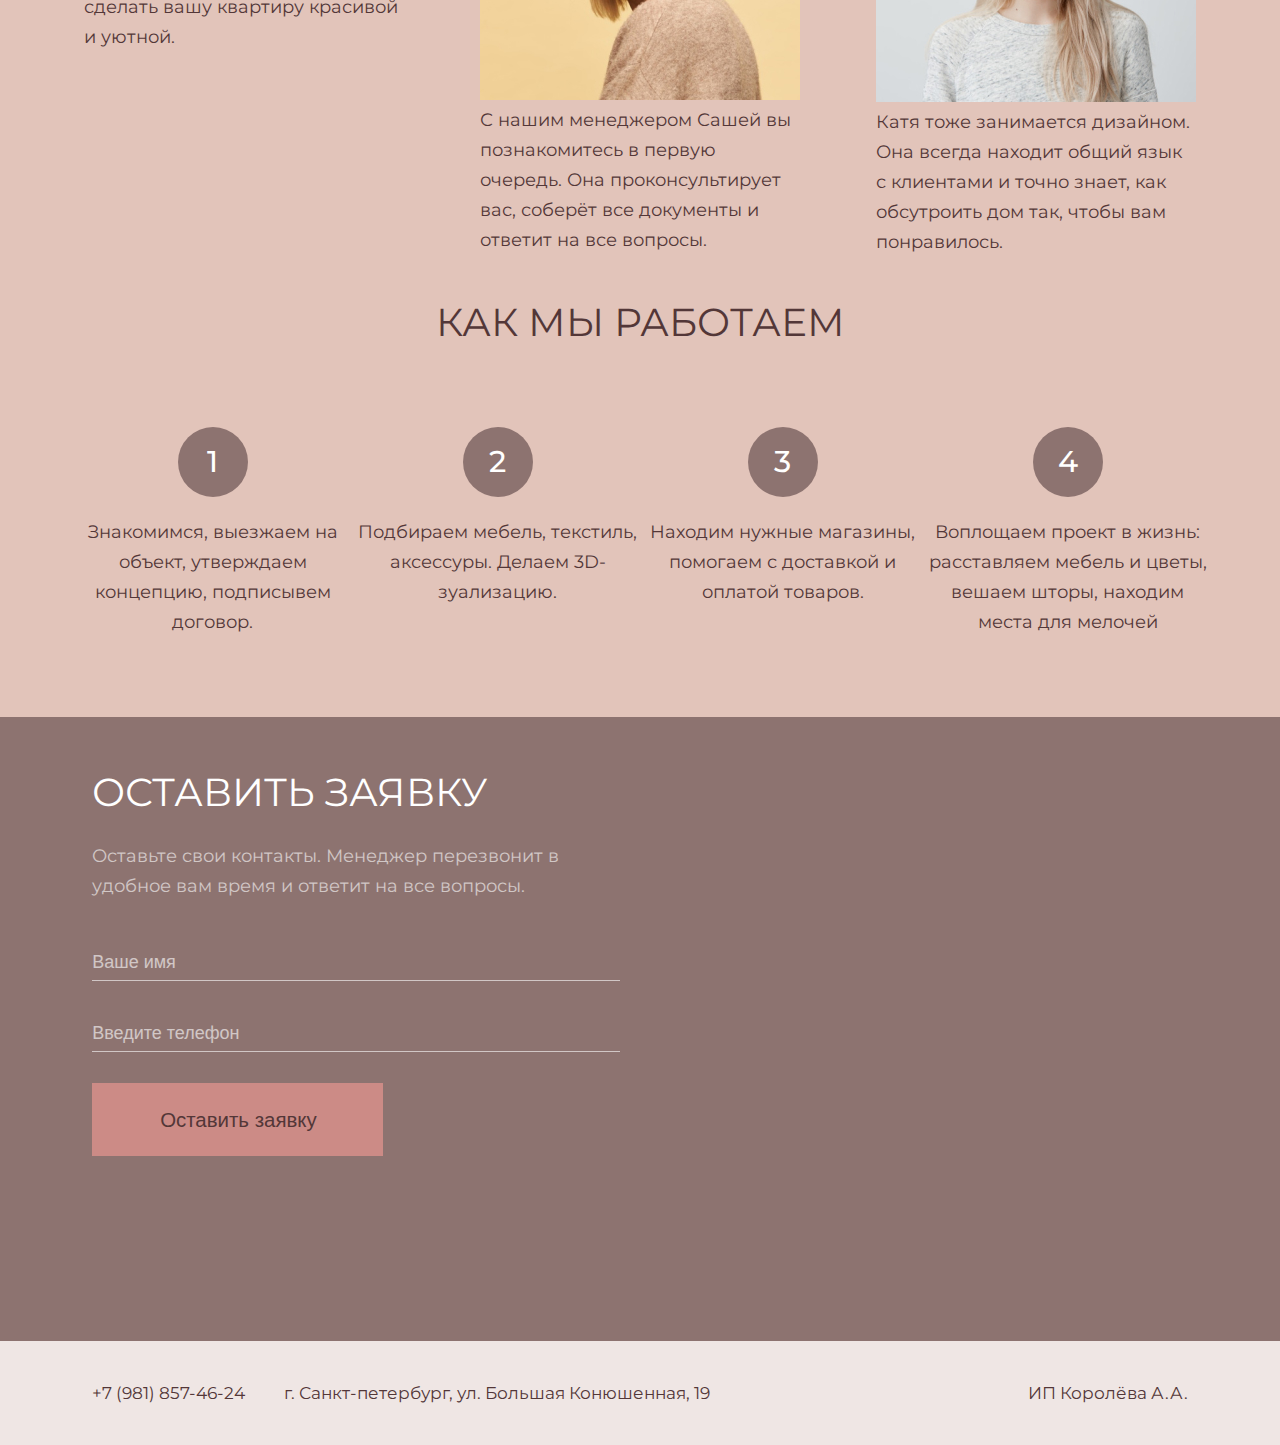
==== commit 18839ce7: "added adaptive" ====
--- a/index.html
+++ b/index.html
@@ -21,6 +21,7 @@
 				</div>
 				<p><span>scandi</span></p>
 			</div>
+
 			<nav class="header-nav">
 				<ul>
 					<li><a href="#about-us">О компании</a></li>
@@ -31,6 +32,21 @@
 					<li><a href="#data-request">Оставить заявку</a></li>
 				</ul>
 			</nav>
+			<div class="hamburger-menu">
+				<input id="menu__toggle" type="checkbox">
+				<label class="menu__btn" for="menu__toggle">
+					<span></span>
+				</label>
+
+				<ul class="menu__box">
+					<li><a class="menu__item" href="#about-us">О компании</a></li>
+					<li><a class="menu__item" href="#our-work">Портфолио</a></li>
+					<li><a class="menu__item" href="#comand">Команда</a></li>
+					<li><a class="menu__item" href="#how-work">Как мы работаем</a></li>
+					<li><a class="menu__item" href="#reviews">Отзывы клиентов</a></li>
+					<li><a class="menu__item" href="#data-request">Оставить заявку</a></li>
+				</ul>
+			</div>
 			<a class="phone" href="tel:+79818574624">+7 (981) 857-46-24</a>
 		</div>
 		<div class="header-content">
@@ -40,6 +56,7 @@
 				и помогаем организовать доставку </p>
 			<a href="#data-request" class="submit"><span>Оставить заявку</span></a>
 		</div>
+
 	</header>
 
 	<main>
@@ -47,7 +64,7 @@
 			<h2>о нас</h2>
 			<div class="about-us-box">
 				<div class="about-us-img">
-					<img src="img/about-us1.png" alt="О нас">
+					<img src="img/about-us.jpg" alt="О нас">
 				</div>
 				<div class="about-us-text">
 					<p>Премиальный европейский текстиль — одно из самых главных направлений работы коллектива. Создавать
@@ -77,51 +94,50 @@
 		</section>
 
 		<section class="our-work" id="our-work">
-
+			<h2>наши работы</h2>
 			<div class="work-photo">
-				<h2>наши работы</h2>
 				<div class="photo1 photo">
-					<img src="img/work1.png" alt="интерьер">
-					<!--
+					<img src="img/work1.jpg" alt="интерьер">
+
 					<div>
 						<p>Квартира-студия
 							30 кв.м.</p>
 						<p>В квартире были светлые стены и тёплые цвета. Мы сконцентрировались
 							на отсылках к природе и сделали ребятам уютный интерьер, отсылающий к виллам островов Бали.</p>
 					</div>
-					-->
+
 				</div>
 				<div class="photo2 photo">
-					<img src="img/work2.png" alt="интерьер">
-					<!--
+					<img src="img/work2.jpg" alt="интерьер">
+
 					<div>
 						<p>Квартира-студия
 							30 кв.м.</p>
 						<p>В квартире были светлые стены и тёплые цвета. Мы сконцентрировались
 							на отсылках к природе и сделали ребятам уютный интерьер, отсылающий к виллам островов Бали.</p>
 					</div>
-					-->
+
 				</div>
 				<div class="photo3 photo">
-					<img src="img/work3.png" alt="интерьер">
-					<!--
+					<img src="img/work3.jpg" alt="интерьер">
+
 					<div>
 						<p>Квартира-студия
 							30 кв.м.</p>
 						<p>В квартире были светлые стены и тёплые цвета. Мы сконцентрировались
 							на отсылках к природе и сделали ребятам уютный интерьер, отсылающий к виллам островов Бали.</p>
 					</div>
-					-->
+
 				</div>
 				<div class="photo4 photo">
-					<img src="img/work4.png" alt="интерьер">
-					<!--
+					<img src="img/work4.jpg" alt="интерьер">
+
 					<div>
 						<p>Квартира-студия
 							30 кв.м.</p>
 						<p>В квартире были светлые стены и тёплые цвета. Мы сконцентрировались
 							на отсылках к природе и сделали ребятам уютный интерьер, отсылающий к виллам островов Бали.</p>
-					</div>-->
+					</div>
 				</div>
 			</div>
 			<p><a href="#">Смотреть еще <img src="img/Arrow3.png" alt="стрелка"></a></p>
@@ -131,21 +147,21 @@
 			<h2>Команда</h2>
 			<div class="comand-photo">
 				<figure>
-					<img src="img/Masha2.png" alt="Фото Маши">
+					<img src="img/masha.jpg" alt="Фото Маши">
 					<figcaption>
 						Это Маша, наш главный дизайнер. Она отвечает за дизайн-проект, приезжает к вам домой, общается
 						и помогает сделать вашу квартиру красивой и уютной.
 					</figcaption>
 				</figure>
 				<figure>
-					<img src="img/Sasha.png" alt="Фото Саши">
+					<img src="img/sasha.jpg" alt="Фото Саши">
 					<figcaption>С нашим менеджером Сашей вы познакомитесь в первую очередь. Она проконсультирует вас, соберёт
 						все документы
 						и ответит на все вопросы.
 					</figcaption>
 				</figure>
 				<figure>
-					<img src="img/Kate.png" alt="Фото кати">
+					<img src="img/kate.jpg" alt="Фото кати">
 					<figcaption>
 						Катя тоже занимается дизайном.
 						Она всегда находит общий язык
@@ -177,7 +193,7 @@
 				</li>
 			</ul>
 		</section>
-
+		<!--
 		<section class="reviews" id="reviews">
 			<h2>отзывы</h2>
 			<div class="carousel-wrapper">
@@ -186,9 +202,37 @@
 				<span id="item-3"></span>
 				<div class="reviews-content carousel-item item-1">
 					<a class="arrow arrow-prev" href="#item-3"><img src="img/Arrow_left.png" alt="Стрелка влево"></a>
+					<div class="container-content-rewiews">
+						<div class="text">
+							<p>
+								1«Восторг! Спасибо, за комфортную жизнь. Очень рада, что выбрала вашу студию для украшения
+								своего
+								дома.
+							</p>
+							<p>
+								Работа шла быстро, было очень приятно общаться и взаимодествовайть
+								с сотрудниками. Не ожидала, что это будет так легко!
+							</p>
+							<p>
+								Буду советовать и своим друзьям к вам обращаться!»
+							</p>
+							<p><span>АННА БЕЛОВСКАЯ</span></p>
+						</div>
+						<div class="reviews-photo">
+							<img src="img/reviews1.jpg" alt="Фото отзыва">
+							<img src="img/reviews2.jpg" alt="Фото отзыва">
+						</div>
+					</div>
+					<a class="arrow arrow-next" href="#item-2"><img src="img/Arrow_right.png" alt="Стрелка вправо"></a>
+
+				</div>
+				<div class="reviews-content carousel-item item-2">
+
+					<a class="arrow arrow-prev" href="#item-1"><img src="img/Arrow_left.png" alt="Стрелка влево"></a>
+
 					<div class="text">
 						<p>
-							1«Восторг! Спасибо, за комфортную жизнь. Очень рада, что выбрала вашу студию для украшения своего
+							2«Восторг! Спасибо, за комфортную жизнь. Очень рада, что выбрала вашу студию для украшения своего
 							дома.
 						</p>
 						<p>
@@ -201,20 +245,20 @@
 						<p><span>АННА БЕЛОВСКАЯ</span></p>
 					</div>
 					<div class="reviews-photo">
-						<img src="img/reviews1.png" alt="Фото отзыва">
-						<img src="img/reviews2.png" alt="Фото отзыва">
-					</div>
-
-					<a class="arrow arrow-next" href="#item-2"><img src="img/Arrow_right.png" alt="Стрелка вправо"></a>
-
-				</div>
-				<div class="reviews-content carousel-item item-2">
-
-					<a class="arrow arrow-prev" href="#item-1"><img src="img/Arrow_left.png" alt="Стрелка влево"></a>
+						<img src="img/reviews1.jpg" alt="Фото отзыва">
+						<img src="img/reviews2.jpg" alt="Фото отзыва">
+					</div>
+
+					<a class="arrow arrow-next" href="#item-3"><img src="img/Arrow_right.png" alt="Стрелка вправо"></a>
+
+				</div>
+				<div class="reviews-content carousel-item item-3">
+
+					<a class="arrow arrow-prev" href="#item-2"><img src="img/Arrow_left.png" alt="Стрелка влево"></a>
 
 					<div class="text">
 						<p>
-							2«Восторг! Спасибо, за комфортную жизнь. Очень рада, что выбрала вашу студию для украшения своего
+							3«Восторг! Спасибо, за комфортную жизнь. Очень рада, что выбрала вашу студию для украшения своего
 							дома.
 						</p>
 						<p>
@@ -227,34 +271,8 @@
 						<p><span>АННА БЕЛОВСКАЯ</span></p>
 					</div>
 					<div class="reviews-photo">
-						<img src="img/reviews1.png" alt="Фото отзыва">
-						<img src="img/reviews2.png" alt="Фото отзыва">
-					</div>
-
-					<a class="arrow arrow-next" href="#item-3"><img src="img/Arrow_right.png" alt="Стрелка вправо"></a>
-
-				</div>
-				<div class="reviews-content carousel-item item-3">
-
-					<a class="arrow arrow-prev" href="#item-2"><img src="img/Arrow_left.png" alt="Стрелка влево"></a>
-
-					<div class="text">
-						<p>
-							3«Восторг! Спасибо, за комфортную жизнь. Очень рада, что выбрала вашу студию для украшения своего
-							дома.
-						</p>
-						<p>
-							Работа шла быстро, было очень приятно общаться и взаимодествовайть
-							с сотрудниками. Не ожидала, что это будет так легко!
-						</p>
-						<p>
-							Буду советовать и своим друзьям к вам обращаться!»
-						</p>
-						<p><span>АННА БЕЛОВСКАЯ</span></p>
-					</div>
-					<div class="reviews-photo">
-						<img src="img/reviews1.png" alt="Фото отзыва">
-						<img src="img/reviews2.png" alt="Фото отзыва">
+						<img src="img/reviews1.jpg" alt="Фото отзыва">
+						<img src="img/reviews2.jpg" alt="Фото отзыва">
 					</div>
 
 					<a class="arrow arrow-next" href="#item-1"><img src="img/Arrow_right.png" alt="Стрелка вправо"></a>
@@ -262,7 +280,7 @@
 				</div>
 			</div>
 		</section>
-
+-->
 		<section class="request">
 			<form id="data-request">
 				<h2>Оставить заявку</h2>
--- a/css/style.css
+++ b/css/style.css
@@ -74,6 +74,81 @@
 }
 .header-nav ul li {
 	margin: 36px 10px;
+}
+
+/* бургер меню */
+#menu__toggle {
+	opacity: 0;
+}
+.menu__btn {
+	display: flex;
+	align-items: center;
+	position: fixed;
+	top: 20px;
+	left: 20px;
+	width: 26px;
+	height: 26px;
+	cursor: pointer;
+	z-index: 1;
+}
+.menu__btn > span,
+.menu__btn > span::before,
+.menu__btn > span::after {
+	display: block;
+	position: absolute;
+	width: 100%;
+	height: 3px;
+	background-color: #533738;
+}
+.menu__btn > span::before {
+	content: "";
+	top: -8px;
+}
+.menu__btn > span::after {
+	content: "";
+	top: 8px;
+}
+.menu__box {
+	display: block;
+	position: fixed;
+	visibility: hidden;
+	top: 0;
+	left: -100%;
+	width: 300px;
+	height: 100%;
+	margin: 0;
+	padding: 80px 0;
+	list-style: none;
+	text-align: center;
+	background-color: #eceff1;
+	box-shadow: 1px 0px 6px rgba(0, 0, 0, 0.2);
+}
+.menu__item {
+	display: block;
+	padding: 12px 24px;
+	color: #333;
+	font-family: "Montserrat", sans-serif;
+	font-size: 20px;
+	font-weight: 600;
+	text-decoration: none;
+}
+.menu__item:hover {
+	background-color: #cfd8dc;
+}
+#menu__toggle:checked ~ .menu__btn > span {
+	transform: rotate(45deg);
+}
+#menu__toggle:checked ~ .menu__btn > span::before {
+	top: 0;
+	transform: rotate(0);
+}
+#menu__toggle:checked ~ .menu__btn > span::after {
+	top: 0;
+	transform: rotate(90deg);
+}
+#menu__toggle:checked ~ .menu__box {
+	visibility: visible;
+	left: 0;
 }
 
 .phone {
@@ -110,9 +185,7 @@
 	line-height: 24px;
 	font-size: calc(16px + 5 * ((100vw - 320px) / (1400 - 320)));
 }
-.comfort button:hover {
-	cursor: pointer;
-}
+
 h2 {
 	font-weight: normal;
 	line-height: 50px;
@@ -141,7 +214,7 @@
 }
 .about-us-img {
 	width: 50%;
-	max-width: 445px;
+	min-width: 250px;
 }
 .about-us-img img {
 	width: 100%;
@@ -154,6 +227,7 @@
 	display: -webkit-box;
 	display: -ms-flexbox;
 	display: flex;
+	justify-content: space-between;
 	flex-wrap: wrap;
 	margin-top: 40px;
 	margin-bottom: 21px;
@@ -161,11 +235,11 @@
 }
 
 .about-us-text {
-	margin-left: 4.8vw;
+	margin-left: 0;
 	font-weight: 400;
 	line-height: 30px;
-	width: 50%;
-	min-width: 320px;
+	width: 45%;
+	min-width: 250px;
 }
 .about-us-text p:first-child {
 	margin-bottom: 30px;
@@ -174,15 +248,16 @@
 	background-color: #8d7370;
 	color: #ffffff;
 	align-self: stretch;
+	display: flex;
+	justify-content: center;
 }
 .footer-about-us h1 {
 	font-weight: normal;
 	line-height: 62px;
 	font-style: normal;
-}
-.about-us-img {
-	min-width: 320px;
-}
+	font-size: 50px;
+}
+
 .footer-about-us ul {
 	display: -webkit-box;
 	display: -ms-flexbox;
@@ -190,14 +265,15 @@
 	list-style: none;
 	-webkit-box-pack: justify;
 	-ms-flex-pack: justify;
-	justify-content: space-between;
+	justify-content: space-around;
 	margin-left: 13vw;
 	margin-right: 13vw;
 	flex-wrap: wrap;
+	width: 100%;
 }
 .footer-about-us span {
 	font-weight: 500;
-	font-size: calc(15px + 16 * ((100vw - 320px) / (1400 - 320)));
+	font-size: 30px;
 	line-height: 37px;
 	text-transform: uppercase;
 }
@@ -220,23 +296,15 @@
 	grid-column: 1 / 5;
 }
 .work-photo {
-	display: -ms-grid;
-	display: grid;
-	grid-column: 5fr 2fr 5fr;
-	grid-row: 1fr 1fr;
-	justify-items: center;
-	align-items: center;
-	justify-content: center;
-	align-content: center;
-	grid-gap: 30px 20px;
-	-webkit-box-pack: start;
-	-ms-flex-pack: start;
-	justify-content: start;
-	text-align: center;
+	display: flex;
+	min-width: 320px;
+	flex-wrap: wrap;
+	justify-content: center;
 }
 .photo {
 	background-size: cover;
 	color: #ffffff;
+	margin: 10px;
 }
 .photo div {
 	margin-top: 0;
@@ -245,56 +313,48 @@
 	position: absolute;
 	top: 0;
 	left: 0;
-	width: 100%;
 	max-width: 100%;
+	height: 100%;
+	display: flex;
+	flex-direction: column;
+	justify-content: center;
 }
 .photo div:hover {
 	opacity: 1;
 }
+
 .photo p:first-child {
 	font-weight: 500;
-	font-size: 30px;
 	line-height: 36.57px;
-	margin: 0 109px 0;
-	padding-top: 86px;
+	margin: 0 10% 0;
+	padding-top: 1em;
+	font-size: calc(16px + 14 * ((100vw - 320px) / (1400 - 320)));
 }
 .photo p:last-child {
-	line-height: 30px;
+	line-height: 1em;
 	text-align: left;
-	margin-top: 20px;
-	margin-left: 35px;
-	margin-right: 35px;
+	margin-top: 5%;
+	margin-left: 5%;
+	margin-right: 5%;
+	font-size: calc(14px + 4 * ((100vw - 320px) / (1400 - 320)));
 }
 .work-photo img {
 	display: block;
-	width: 100%;
 	max-width: 100%;
 }
 .work-photo .photo1 {
-	-ms-grid-row: 2;
-	grid-row: 2;
-	grid-column: 1/2;
 	max-width: 488px;
 	position: relative;
 }
 .work-photo .photo2 {
-	-ms-grid-row: 2;
-	grid-row: 2;
-	grid-column: 2/4;
 	max-width: 692px;
 	position: relative;
 }
 .work-photo .photo3 {
-	-ms-grid-row: 3;
-	grid-row: 3;
-	grid-column: 1/3;
 	max-width: 692px;
 	position: relative;
 }
 .work-photo .photo4 {
-	-ms-grid-row: 3;
-	grid-row: 3;
-	grid-column: 3/4;
 	max-width: 488px;
 	position: relative;
 }
@@ -306,6 +366,12 @@
 	line-height: 37px;
 	margin-bottom: 65px;
 }
+.our-work p a {
+	font-size: calc(20px + 10 * ((100vw - 320px) / (1400 - 320)));
+}
+.our-work p a img {
+	width: 21%;
+}
 .comand {
 	background-color: #e2c4ba;
 }
@@ -325,14 +391,16 @@
 }
 .comand-photo figure {
 	max-width: 320px;
+	min-width: 250px;
 }
 .comand-photo figure img {
 	width: 100%;
 }
 
-.comand-photo figure:nth-child(2) {
+.comand-photo figure {
 	margin-left: 38px;
 	margin-right: 38px;
+	margin-top: 10px;
 }
 .comand-photo figcaption {
 	line-height: 30px;
@@ -368,6 +436,7 @@
 	width: 70px;
 	height: 70px;
 	margin-bottom: 20px;
+	margin-top: 20px;
 }
 .how-work p {
 	max-width: 285px;
@@ -433,12 +502,15 @@
 .arrow {
 	display: block;
 	width: 72px;
+	min-width: 36px;
 	height: 72px;
+	min-height: 36px;
 	background-color: #cc8b86;
 	border-radius: 50%;
 	text-align: center;
 	line-height: 76px;
 	margin: 29px;
+	border: 1px solid black;
 }
 .arrow img {
 	display: inline-block;
@@ -486,11 +558,13 @@
 	display: -webkit-box;
 	display: -ms-flexbox;
 	display: flex;
+	justify-content: center;
 	box-sizing: border-box;
-	padding-left: 13.3vw;
-	padding-right: 7vw;
-	width: 100%;
-	flex-wrap: wrap;
+	padding-left: 5em;
+	padding-right: 5em;
+	width: 100%;
+	flex-wrap: wrap;
+	min-height: 624px;
 }
 .request h2 {
 	color: #ffffff;
@@ -501,7 +575,8 @@
 	text-transform: uppercase;
 }
 .request form {
-	width: 50%;
+	min-width: 300px;
+	max-width: 50%;
 }
 .request p {
 	color: #ffffff;
@@ -540,9 +615,12 @@
 }
 .request form button {
 	margin-top: 31px;
+	margin-bottom: 30px;
 }
 .map {
-	width: 50%;
+	flex-grow: 1;
+	min-width: 300px;
+	min-height: 300px;
 }
 
 .map iframe {
@@ -553,10 +631,12 @@
 	display: -webkit-box;
 	display: -ms-flexbox;
 	display: flex;
+	flex-wrap: wrap;
 	background-color: #efe6e4;
 	box-sizing: border-box;
 	padding: 37px 7.2vw;
 	line-height: 30px;
+	font-size: calc(10px + 8 * ((100vw - 320px) / (1400 - 320)));
 }
 footer p:last-child {
 	margin-left: auto;
